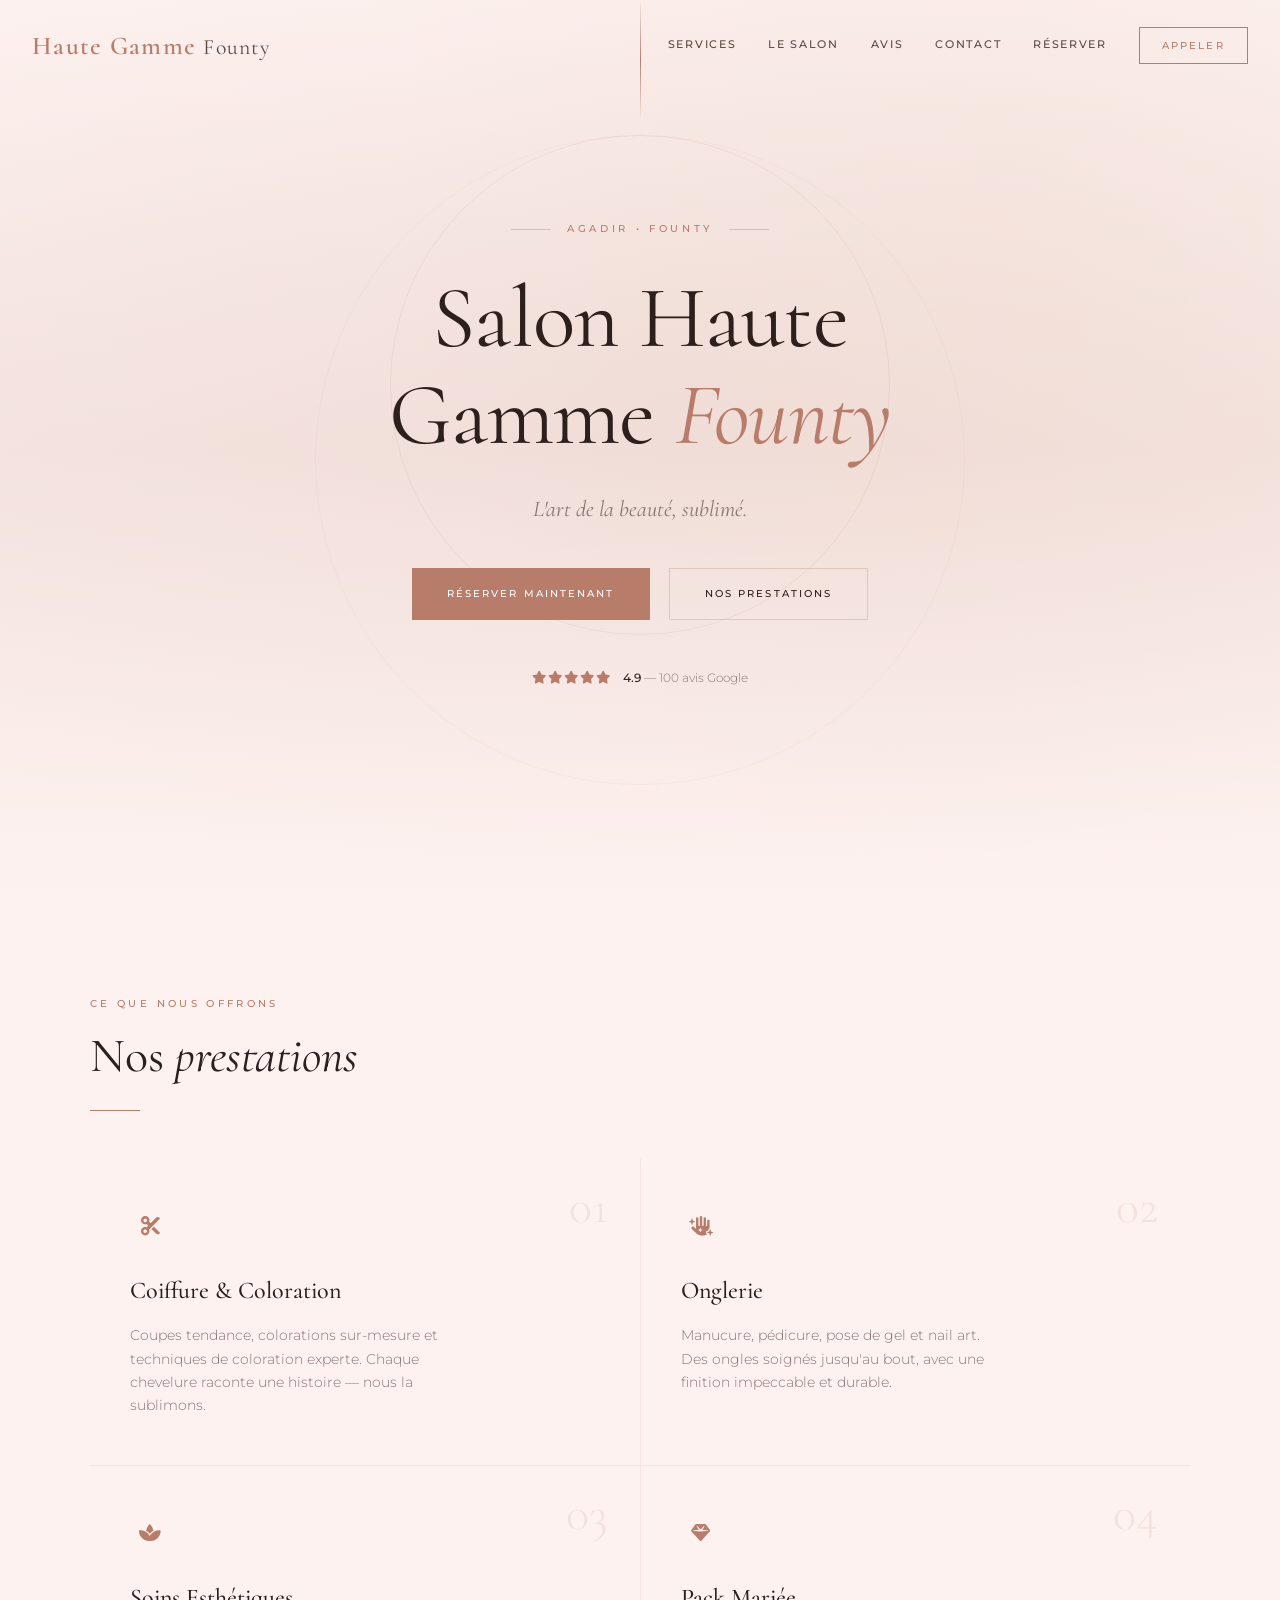
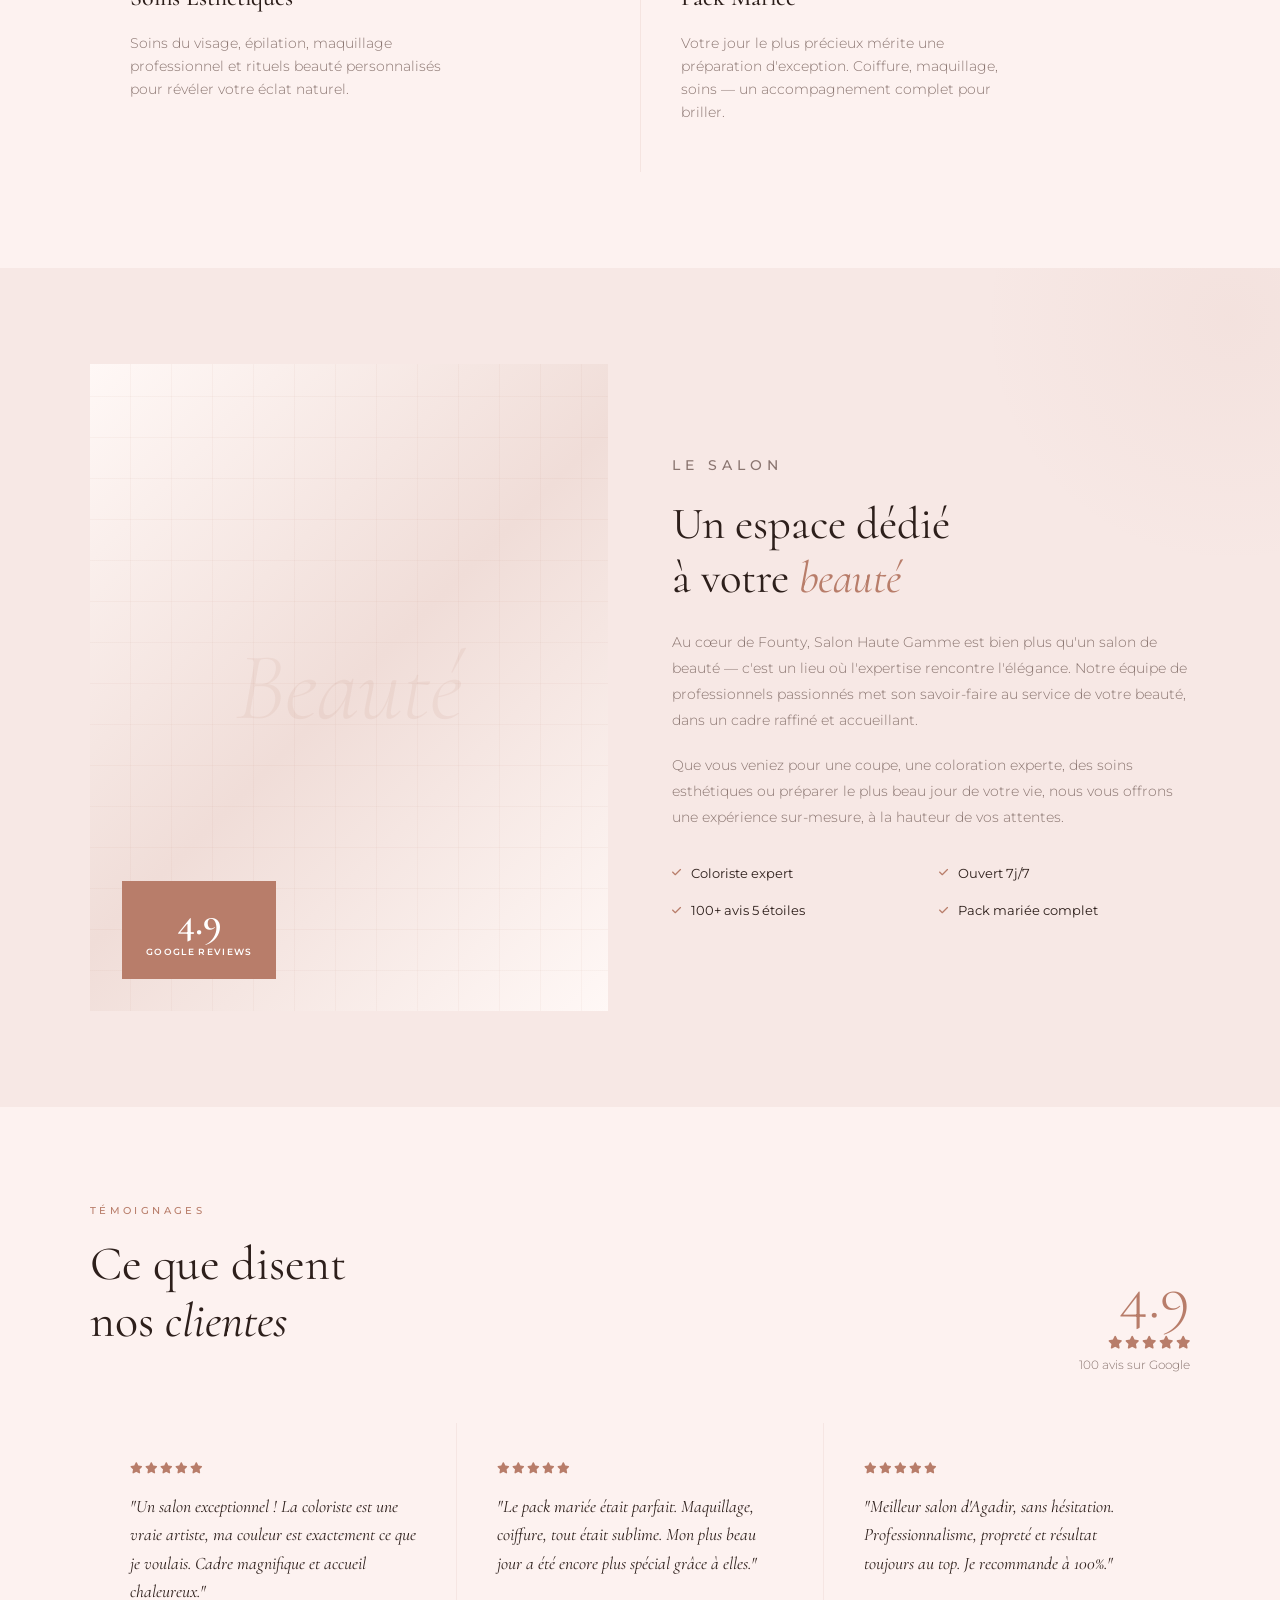
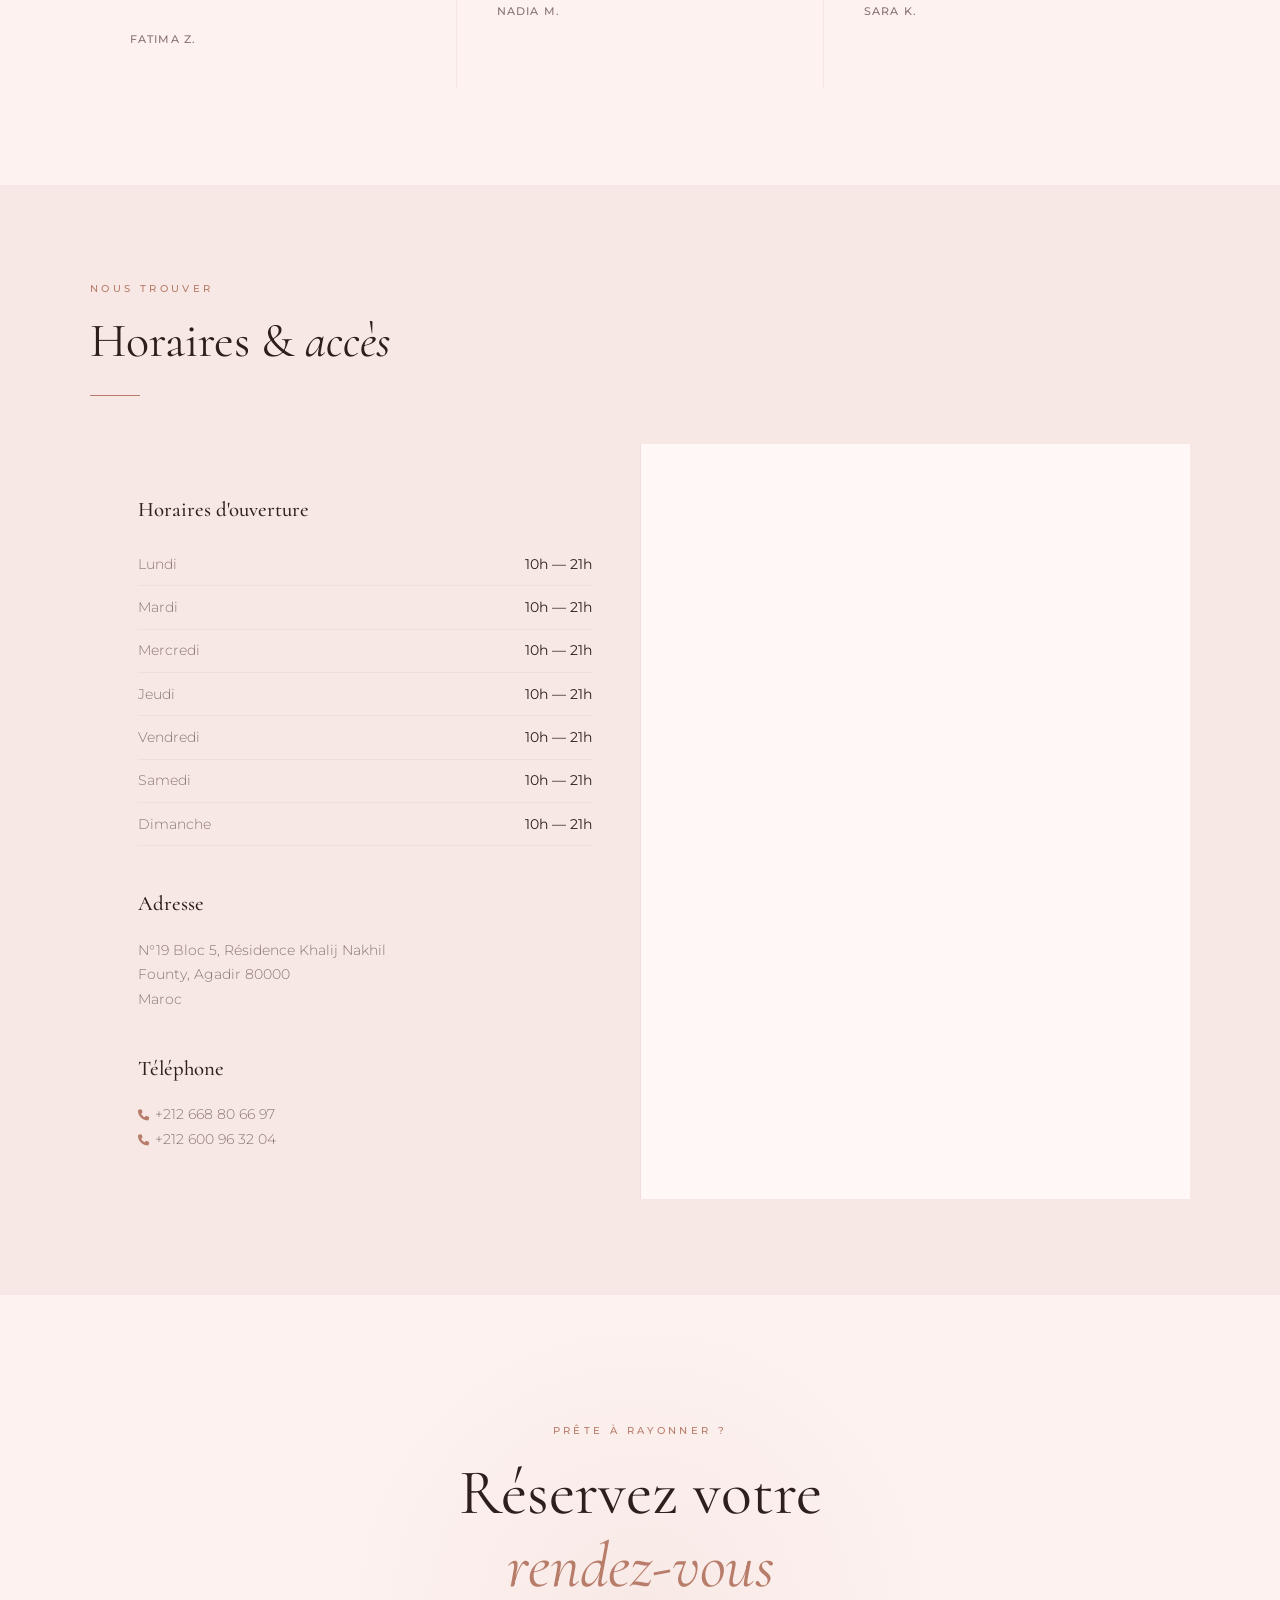
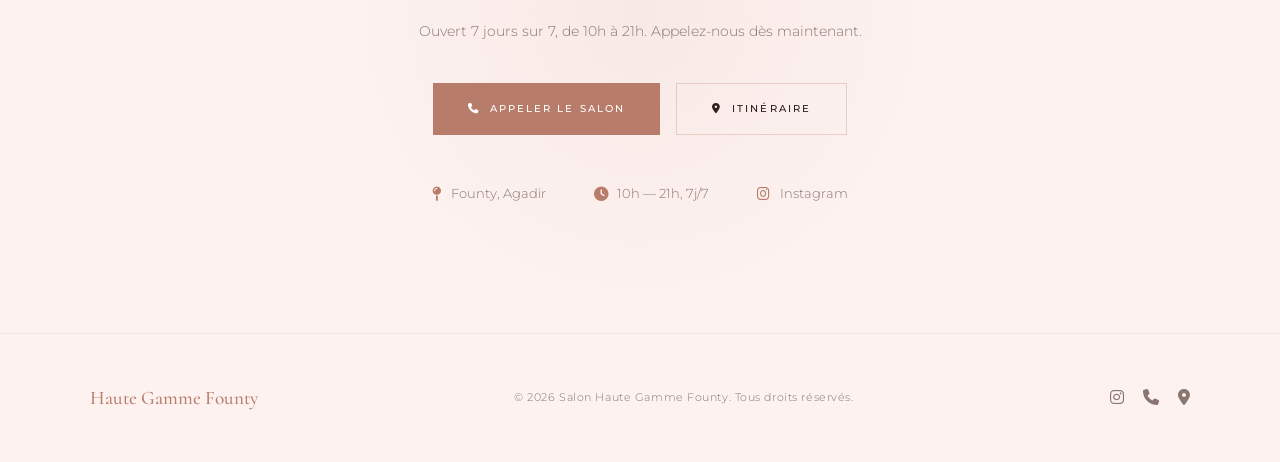
==== index.html @ 3ab089b4 "Initial commit — Salon Haute Gamme Founty Site vitrine + système de réservation en ligne + dashboard" ====
<!DOCTYPE html>
<html lang="fr" dir="ltr">
<head>
    <meta charset="UTF-8">
    <meta name="viewport" content="width=device-width, initial-scale=1.0">
    <title>Salon Haute Gamme Founty — Agadir | Coiffure & Beauté de Luxe</title>
    <meta name="description" content="Salon de beauté haut de gamme à Agadir Founty. Coiffure, coloration experte, onglerie, soins esthétiques et pack mariée. Noté 4.9/5 sur Google.">
    <link rel="canonical" href="https://salon-hautegamme-founty.ma/">
    <meta property="og:title" content="Salon Haute Gamme Founty — Coiffure & Beauté de Luxe à Agadir">
    <meta property="og:description" content="Votre salon de beauté haut de gamme à Agadir Founty. Coiffure, coloration experte, onglerie, soins et pack mariée. 4.9★ sur Google.">
    <meta property="og:type" content="business.business">
    <meta property="og:url" content="https://salon-hautegamme-founty.ma/">
    <meta name="theme-color" content="#FDF2F0">
    <link rel="preconnect" href="https://fonts.googleapis.com">
    <link rel="preconnect" href="https://fonts.gstatic.com" crossorigin>
    <link href="https://fonts.googleapis.com/css2?family=Cormorant:ital,wght@0,400;0,500;0,600;0,700;1,400;1,500&family=Montserrat:wght@300;400;500;600&display=swap" rel="stylesheet">
    <link rel="stylesheet" href="https://cdnjs.cloudflare.com/ajax/libs/font-awesome/6.5.1/css/all.min.css" integrity="sha512-DTOQO9RWCH3ppGqcWaEA1BIZOC6xxalwEsw9c2QQeAIftl+Vegovlnee1c9QX4TctnWMn13TZye+giMm8e2LwA==" crossorigin="anonymous" referrerpolicy="no-referrer">

    <script type="application/ld+json">
    {
        "@context": "https://schema.org",
        "@type": "BeautySalon",
        "name": "Salon Haute Gamme Founty",
        "image": "https://salon-hautegamme-founty.ma/images/salon.jpg",
        "address": {
            "@type": "PostalAddress",
            "streetAddress": "N°19 Bloc 5 Khalij Nakhil, Founty",
            "addressLocality": "Agadir",
            "postalCode": "80000",
            "addressCountry": "MA"
        },
        "telephone": "+212668806697",
        "openingHoursSpecification": {
            "@type": "OpeningHoursSpecification",
            "dayOfWeek": ["Monday","Tuesday","Wednesday","Thursday","Friday","Saturday","Sunday"],
            "opens": "10:00",
            "closes": "21:00"
        },
        "geo": {
            "@type": "GeoCoordinates",
            "latitude": 30.3924,
            "longitude": -9.5988
        },
        "aggregateRating": {
            "@type": "AggregateRating",
            "ratingValue": "4.9",
            "reviewCount": "100"
        },
        "priceRange": "$$",
        "url": "https://salon-hautegamme-founty.ma/"
    }
    </script>

    <style>
        *,*::before,*::after{margin:0;padding:0;box-sizing:border-box}

        :root {
            --noir: #FDF2F0;
            --noir-light: #F7E8E5;
            --noir-card: #FFF8F6;
            --gold: #B87D6A;
            --gold-light: #D4A574;
            --gold-dim: rgba(184,125,106,0.1);
            --cream: #2D1F1B;
            --cream-dark: #3D2E28;
            --text-light: #5C4A42;
            --text-muted: #8A7570;
            --white: #FFFFFF;
            --font-heading: 'Cormorant', Georgia, serif;
            --font-body: 'Montserrat', 'Helvetica Neue', sans-serif;
        }

        html {
            scroll-behavior: smooth;
            -webkit-font-smoothing: antialiased;
            -moz-osx-font-smoothing: grayscale;
        }

        body {
            font-family: var(--font-body);
            background: var(--noir);
            color: var(--text-light);
            font-size: 15px;
            font-weight: 300;
            line-height: 1.7;
            overflow-x: hidden;
        }

        /* ── SCROLLBAR ── */
        ::-webkit-scrollbar { width: 6px; }
        ::-webkit-scrollbar-track { background: var(--noir-light); }
        ::-webkit-scrollbar-thumb { background: var(--gold); border-radius: 3px; }

        /* ── SELECTION ── */
        ::selection { background: var(--gold); color: #fff; }

        /* ── HEADER ── */
        .site-header {
            position: fixed;
            top: 0; left: 0; right: 0;
            z-index: 100;
            padding: 1.5rem 2rem;
            display: flex;
            align-items: center;
            justify-content: space-between;
            transition: all 0.4s cubic-bezier(0.16, 1, 0.3, 1);
        }

        .site-header.scrolled {
            background: rgba(253,242,240,0.95);
            backdrop-filter: blur(12px);
            -webkit-backdrop-filter: blur(12px);
            padding: 0.8rem 2rem;
            border-bottom: 1px solid rgba(184,125,106,0.15);
            box-shadow: 0 2px 20px rgba(45,31,27,0.06);
        }

        .logo {
            font-family: var(--font-heading);
            font-size: 1.6rem;
            font-weight: 600;
            color: var(--gold);
            letter-spacing: 0.05em;
            text-decoration: none;
            cursor: pointer;
        }

        .logo span {
            font-weight: 400;
            color: var(--text-light);
            font-size: 0.85em;
        }

        nav { display: flex; align-items: center; gap: 2rem; }

        nav a {
            font-family: var(--font-body);
            font-size: 0.7rem;
            font-weight: 500;
            letter-spacing: 0.15em;
            text-transform: uppercase;
            color: var(--text-light);
            text-decoration: none;
            position: relative;
            padding-bottom: 2px;
            transition: color 0.3s ease;
            cursor: pointer;
        }

        nav a::after {
            content: '';
            position: absolute;
            bottom: 0; left: 0;
            width: 0;
            height: 1px;
            background: var(--gold);
            transition: width 0.3s ease;
        }

        nav a:hover { color: var(--gold); }
        nav a:hover::after { width: 100%; }

        nav a.nav-cta {
            background: transparent;
            border: 1px solid var(--gold);
            color: var(--gold);
            padding: 0.55rem 1.4rem;
            font-size: 0.65rem;
            letter-spacing: 0.2em;
            text-transform: uppercase;
            cursor: pointer;
            transition: all 0.3s ease;
        }

        nav a.nav-cta::after { display: none; }
        nav a.nav-cta:hover {
            background: var(--gold);
            color: #fff;
        }

        .menu-toggle {
            display: none;
            background: none;
            border: none;
            cursor: pointer;
            padding: 0.5rem;
            z-index: 101;
        }

        .menu-toggle span {
            display: block;
            width: 24px;
            height: 1.5px;
            background: var(--cream);
            margin: 6px 0;
            transition: all 0.3s ease;
        }

        .menu-toggle.active span:nth-child(1) { transform: rotate(45deg) translate(5px, 5px); }
        .menu-toggle.active span:nth-child(2) { opacity: 0; }
        .menu-toggle.active span:nth-child(3) { transform: rotate(-45deg) translate(6px, -6px); }

        /* ── HERO ── */
        .hero {
            position: relative;
            min-height: 100vh;
            display: flex;
            align-items: center;
            justify-content: center;
            text-align: center;
            overflow: hidden;
        }

        .hero-bg {
            position: absolute;
            inset: 0;
            background:
                radial-gradient(ellipse 80% 60% at 50% 40%, rgba(184,125,106,0.08), transparent),
                radial-gradient(ellipse 50% 80% at 80% 20%, rgba(212,165,116,0.06), transparent),
                linear-gradient(180deg, var(--noir) 0%, #F5E5E1 50%, var(--noir) 100%);
        }

        .hero-bg::before {
            content: '';
            position: absolute;
            top: 15%; left: 50%;
            transform: translateX(-50%);
            width: 500px; height: 500px;
            border: 1px solid rgba(184,125,106,0.12);
            border-radius: 50%;
            animation: breathe 8s ease-in-out infinite;
        }

        .hero-bg::after {
            content: '';
            position: absolute;
            top: 15%; left: 50%;
            transform: translateX(-50%);
            width: 650px; height: 650px;
            border: 1px solid rgba(184,125,106,0.06);
            border-radius: 50%;
            animation: breathe 8s ease-in-out infinite 1s;
        }

        @keyframes breathe {
            0%, 100% { transform: translateX(-50%) scale(1); opacity: 1; }
            50% { transform: translateX(-50%) scale(1.05); opacity: 0.5; }
        }

        .hero-line {
            position: absolute;
            top: 0; left: 50%;
            width: 1px;
            height: 120px;
            background: linear-gradient(to bottom, transparent, var(--gold), transparent);
            animation: slideDown 2s ease-out forwards;
        }

        @keyframes slideDown {
            from { opacity: 0; height: 0; }
            to { opacity: 1; height: 120px; }
        }

        .hero-content {
            position: relative;
            z-index: 2;
            max-width: 800px;
            padding: 0 2rem;
        }

        .hero-label {
            font-family: var(--font-body);
            font-size: 0.65rem;
            font-weight: 500;
            letter-spacing: 0.35em;
            text-transform: uppercase;
            color: var(--gold);
            margin-bottom: 2rem;
            display: inline-flex;
            align-items: center;
            gap: 1rem;
        }

        .hero-label::before,
        .hero-label::after {
            content: '';
            width: 40px;
            height: 1px;
            background: var(--gold);
            opacity: 0.4;
        }

        .hero h1 {
            font-family: var(--font-heading);
            font-size: clamp(3rem, 7vw, 5.5rem);
            font-weight: 400;
            color: var(--cream);
            line-height: 1.1;
            margin-bottom: 0.3em;
            letter-spacing: -0.01em;
        }

        .hero h1 em {
            font-style: italic;
            color: var(--gold);
        }

        .hero-tagline {
            font-family: var(--font-heading);
            font-size: clamp(1.1rem, 2.5vw, 1.4rem);
            font-weight: 400;
            font-style: italic;
            color: var(--text-muted);
            margin-bottom: 2.5rem;
        }

        .hero-actions {
            display: flex;
            gap: 1.2rem;
            justify-content: center;
            flex-wrap: wrap;
        }

        .btn {
            display: inline-flex;
            align-items: center;
            gap: 0.6rem;
            font-family: var(--font-body);
            font-size: 0.65rem;
            font-weight: 500;
            letter-spacing: 0.2em;
            text-transform: uppercase;
            text-decoration: none;
            padding: 1rem 2.2rem;
            transition: all 0.35s cubic-bezier(0.16, 1, 0.3, 1);
            cursor: pointer;
            border: none;
        }

        .btn-primary {
            background: var(--gold);
            color: #fff;
        }

        .btn-primary:hover {
            background: var(--gold-light);
            transform: translateY(-2px);
            box-shadow: 0 8px 30px rgba(184,125,106,0.25);
        }

        .btn-outline {
            background: transparent;
            color: var(--cream);
            border: 1px solid rgba(184,125,106,0.3);
        }

        .btn-outline:hover {
            border-color: var(--gold);
            color: var(--gold);
            transform: translateY(-2px);
        }

        .hero-rating {
            margin-top: 3rem;
            display: flex;
            align-items: center;
            justify-content: center;
            gap: 0.8rem;
            font-size: 0.75rem;
            color: var(--text-muted);
        }

        .hero-stars {
            display: flex;
            gap: 2px;
            color: var(--gold);
            font-size: 0.8rem;
        }

        .hero-rating strong {
            color: var(--cream);
            font-weight: 500;
        }

        /* ── SECTION COMMON ── */
        section {
            padding: 6rem 2rem;
        }

        .section-inner {
            max-width: 1100px;
            margin: 0 auto;
        }

        .section-label {
            font-family: var(--font-body);
            font-size: 0.6rem;
            font-weight: 500;
            letter-spacing: 0.35em;
            text-transform: uppercase;
            color: var(--gold);
            margin-bottom: 1rem;
        }

        .section-title {
            font-family: var(--font-heading);
            font-size: clamp(2rem, 4vw, 3rem);
            font-weight: 400;
            color: var(--cream);
            line-height: 1.2;
            margin-bottom: 1.5rem;
        }

        .section-divider {
            width: 50px;
            height: 1px;
            background: var(--gold);
            margin-bottom: 2rem;
        }

        /* ── SERVICES ── */
        .services {
            background: var(--noir);
            position: relative;
        }

        .services-grid {
            display: grid;
            grid-template-columns: repeat(2, 1fr);
            gap: 1px;
            background: rgba(184,125,106,0.12);
            margin-top: 3rem;
        }

        .service-item {
            background: var(--noir);
            padding: 3rem 2.5rem;
            position: relative;
            transition: all 0.5s cubic-bezier(0.16, 1, 0.3, 1);
        }

        .service-item::before {
            content: '';
            position: absolute;
            top: 0; left: 0;
            width: 100%; height: 100%;
            background: linear-gradient(135deg, var(--gold-dim), transparent);
            opacity: 0;
            transition: opacity 0.5s ease;
        }

        .service-item:hover::before { opacity: 1; }

        .service-item:hover {
            transform: scale(1.01);
            z-index: 2;
        }

        .service-number {
            font-family: var(--font-heading);
            font-size: 3rem;
            font-weight: 300;
            color: rgba(184,125,106,0.15);
            position: absolute;
            top: 1.5rem; right: 2rem;
            line-height: 1;
        }

        .service-icon {
            width: 40px;
            height: 40px;
            display: flex;
            align-items: center;
            justify-content: center;
            margin-bottom: 1.5rem;
            color: var(--gold);
            font-size: 1.2rem;
        }

        .service-item h3 {
            font-family: var(--font-heading);
            font-size: 1.5rem;
            font-weight: 500;
            color: var(--cream);
            margin-bottom: 0.8rem;
            position: relative;
        }

        .service-item p {
            font-size: 0.85rem;
            color: var(--text-muted);
            line-height: 1.7;
            position: relative;
            max-width: 320px;
        }

        /* ── ABOUT ── */
        .about {
            background: var(--noir-light);
            position: relative;
            overflow: hidden;
        }

        .about::before {
            content: '';
            position: absolute;
            top: -200px; right: -200px;
            width: 500px; height: 500px;
            border-radius: 50%;
            background: radial-gradient(circle, rgba(184,125,106,0.06), transparent 70%);
        }

        .about-grid {
            display: grid;
            grid-template-columns: 1fr 1fr;
            gap: 4rem;
            align-items: center;
        }

        .about-visual {
            position: relative;
            aspect-ratio: 4/5;
            background: linear-gradient(135deg, var(--noir-card) 0%, #F0DDD8 50%, var(--noir-card) 100%);
            overflow: hidden;
        }

        .about-visual::before {
            content: '';
            position: absolute;
            inset: 0;
            background:
                repeating-linear-gradient(
                    0deg,
                    transparent,
                    transparent 40px,
                    rgba(184,125,106,0.06) 40px,
                    rgba(184,125,106,0.06) 41px
                ),
                repeating-linear-gradient(
                    90deg,
                    transparent,
                    transparent 40px,
                    rgba(184,125,106,0.06) 40px,
                    rgba(184,125,106,0.06) 41px
                );
        }

        .about-visual-text {
            position: absolute;
            top: 50%; left: 50%;
            transform: translate(-50%, -50%);
            font-family: var(--font-heading);
            font-size: 6rem;
            font-weight: 300;
            font-style: italic;
            color: rgba(184,125,106,0.1);
            white-space: nowrap;
            user-select: none;
        }

        .about-visual-badge {
            position: absolute;
            bottom: 2rem; left: 2rem;
            background: var(--gold);
            color: #fff;
            padding: 1.2rem 1.5rem;
            text-align: center;
        }

        .about-visual-badge .number {
            font-family: var(--font-heading);
            font-size: 2.5rem;
            font-weight: 600;
            line-height: 1;
            display: block;
        }

        .about-visual-badge .label {
            font-size: 0.55rem;
            font-weight: 600;
            letter-spacing: 0.15em;
            text-transform: uppercase;
            display: block;
            margin-top: 0.3rem;
        }

        .about-text h2 {
            font-family: var(--font-heading);
            font-size: clamp(2rem, 3.5vw, 2.8rem);
            font-weight: 400;
            color: var(--cream);
            line-height: 1.2;
            margin-bottom: 1.5rem;
        }

        .about-text h2 em {
            font-style: italic;
            color: var(--gold);
        }

        .about-text p {
            margin-bottom: 1.2rem;
            color: var(--text-muted);
            font-size: 0.9rem;
            line-height: 1.8;
        }

        .about-features {
            display: grid;
            grid-template-columns: 1fr 1fr;
            gap: 1rem;
            margin-top: 2rem;
        }

        .about-feature {
            display: flex;
            align-items: center;
            gap: 0.6rem;
            font-size: 0.8rem;
            color: var(--cream);
            font-weight: 400;
        }

        .about-feature i {
            color: var(--gold);
            font-size: 0.65rem;
        }

        /* ── REVIEWS ── */
        .reviews {
            background: var(--noir);
        }

        .reviews-header {
            display: flex;
            align-items: flex-end;
            justify-content: space-between;
            margin-bottom: 3rem;
        }

        .reviews-score {
            text-align: right;
        }

        .reviews-score .big-number {
            font-family: var(--font-heading);
            font-size: 4rem;
            font-weight: 300;
            color: var(--gold);
            line-height: 1;
        }

        .reviews-score .stars {
            display: flex;
            gap: 3px;
            justify-content: flex-end;
            color: var(--gold);
            font-size: 0.8rem;
            margin: 0.5rem 0 0.3rem;
        }

        .reviews-score .count {
            font-size: 0.75rem;
            color: var(--text-muted);
        }

        .reviews-grid {
            display: grid;
            grid-template-columns: repeat(3, 1fr);
            gap: 1px;
            background: rgba(184,125,106,0.1);
        }

        .review-card {
            background: var(--noir);
            padding: 2.5rem;
        }

        .review-stars {
            display: flex;
            gap: 2px;
            color: var(--gold);
            font-size: 0.7rem;
            margin-bottom: 1.2rem;
        }

        .review-text {
            font-family: var(--font-heading);
            font-size: 1.1rem;
            font-weight: 400;
            font-style: italic;
            color: var(--cream);
            line-height: 1.6;
            margin-bottom: 1.5rem;
        }

        .review-author {
            font-size: 0.7rem;
            font-weight: 500;
            letter-spacing: 0.1em;
            text-transform: uppercase;
            color: var(--text-muted);
        }

        /* ── HOURS & LOCATION ── */
        .location {
            background: var(--noir-light);
        }

        .location-grid {
            display: grid;
            grid-template-columns: 1fr 1fr;
            gap: 1px;
            background: rgba(184,125,106,0.1);
            margin-top: 3rem;
        }

        .location-info {
            background: var(--noir-light);
            padding: 3rem;
        }

        .location-map {
            background: var(--noir-card);
            min-height: 400px;
        }

        .location-map iframe {
            width: 100%;
            height: 100%;
            min-height: 400px;
            border: none;
            filter: grayscale(0.3) contrast(1);
            transition: filter 0.5s ease;
        }

        .location-map iframe:hover {
            filter: grayscale(0) contrast(1);
        }

        .info-block {
            margin-bottom: 2.5rem;
        }

        .info-block:last-child { margin-bottom: 0; }

        .info-block h3 {
            font-family: var(--font-heading);
            font-size: 1.3rem;
            font-weight: 500;
            color: var(--cream);
            margin-bottom: 1rem;
        }

        .info-block p, .info-block a {
            font-size: 0.85rem;
            color: var(--text-muted);
            text-decoration: none;
            line-height: 1.8;
            transition: color 0.3s ease;
        }

        .info-block a:hover { color: var(--gold); }

        .info-phone-icon {
            font-size: 0.7rem;
            color: var(--gold);
            margin-right: 0.4rem;
        }

        .hours-list {
            list-style: none;
        }

        .hours-list li {
            display: flex;
            justify-content: space-between;
            padding: 0.6rem 0;
            border-bottom: 1px solid rgba(184,125,106,0.1);
            font-size: 0.85rem;
        }

        .hours-list li .day { color: var(--text-muted); }
        .hours-list li .time { color: var(--cream); font-weight: 400; }

        /* ── CONTACT / CTA ── */
        .cta-section {
            background: var(--noir);
            text-align: center;
            padding: 8rem 2rem;
            position: relative;
            overflow: hidden;
        }

        .cta-section::before {
            content: '';
            position: absolute;
            top: 50%; left: 50%;
            transform: translate(-50%, -50%);
            width: 600px; height: 600px;
            border-radius: 50%;
            background: radial-gradient(circle, rgba(184,125,106,0.08), transparent 70%);
        }

        .cta-section h2 {
            font-family: var(--font-heading);
            font-size: clamp(2.5rem, 5vw, 4rem);
            font-weight: 400;
            color: var(--cream);
            line-height: 1.15;
            margin-bottom: 1rem;
            position: relative;
        }

        .cta-section h2 em {
            font-style: italic;
            color: var(--gold);
        }

        .cta-subtitle {
            font-size: 0.9rem;
            color: var(--text-muted);
            margin-bottom: 2.5rem;
            position: relative;
        }

        .cta-actions {
            display: flex;
            gap: 1rem;
            justify-content: center;
            flex-wrap: wrap;
            position: relative;
        }

        .cta-contact-info {
            margin-top: 3rem;
            display: flex;
            justify-content: center;
            gap: 3rem;
            flex-wrap: wrap;
            position: relative;
        }

        .cta-contact-item {
            display: flex;
            align-items: center;
            gap: 0.6rem;
            font-size: 0.8rem;
            color: var(--text-muted);
        }

        .cta-contact-item i { color: var(--gold); font-size: 0.9rem; }
        .cta-contact-item a {
            color: var(--text-muted);
            text-decoration: none;
            transition: color 0.3s ease;
        }
        .cta-contact-item a:hover { color: var(--gold); }

        /* ── FOOTER ── */
        footer {
            background: var(--noir);
            border-top: 1px solid rgba(184,125,106,0.1);
            padding: 3rem 2rem;
        }

        .footer-inner {
            max-width: 1100px;
            margin: 0 auto;
            display: flex;
            align-items: center;
            justify-content: space-between;
            flex-wrap: wrap;
            gap: 1.5rem;
        }

        .footer-brand {
            font-family: var(--font-heading);
            font-size: 1.2rem;
            font-weight: 500;
            color: var(--gold);
        }

        .footer-copy {
            font-size: 0.7rem;
            color: var(--text-muted);
            letter-spacing: 0.05em;
        }

        .footer-social {
            display: flex;
            gap: 1.2rem;
        }

        .footer-social a {
            color: var(--text-muted);
            font-size: 1rem;
            transition: color 0.3s ease;
            cursor: pointer;
        }

        .footer-social a:hover { color: var(--gold); }

        /* ── FOCUS STATES ── */
        a:focus-visible,
        button:focus-visible {
            outline: 2px solid var(--gold);
            outline-offset: 3px;
        }

        .btn:focus-visible {
            outline: 2px solid var(--gold);
            outline-offset: 3px;
        }

        /* ── NOSCRIPT ── */

        /* ── ANIMATIONS ── */
        .fade-in {
            opacity: 0;
            transform: translateY(30px);
            transition: opacity 0.8s cubic-bezier(0.16, 1, 0.3, 1),
                        transform 0.8s cubic-bezier(0.16, 1, 0.3, 1);
        }

        .fade-in.visible {
            opacity: 1;
            transform: translateY(0);
        }

        .fade-in-delay-1 { transition-delay: 0.1s; }
        .fade-in-delay-2 { transition-delay: 0.2s; }
        .fade-in-delay-3 { transition-delay: 0.3s; }
        .fade-in-delay-4 { transition-delay: 0.4s; }

        @media (prefers-reduced-motion: reduce) {
            .fade-in {
                opacity: 1;
                transform: none;
                transition: none;
            }
            .hero-bg::before, .hero-bg::after { animation: none; }
            .hero-line { animation: none; opacity: 1; height: 120px; }
            html { scroll-behavior: auto; }
        }

        /* ── MOBILE ── */
        @media (max-width: 900px) {
            .services-grid { grid-template-columns: 1fr; }
            .about-grid { grid-template-columns: 1fr; gap: 2.5rem; }
            .about-visual { max-height: 350px; }
            .reviews-grid { grid-template-columns: 1fr; }
            .reviews-header { flex-direction: column; align-items: flex-start; gap: 1.5rem; }
            .reviews-score { text-align: left; }
            .reviews-score .stars { justify-content: flex-start; }
            .location-grid { grid-template-columns: 1fr; }
        }

        @media (max-width: 768px) {
            nav {
                display: none;
                position: fixed;
                top: 0; left: 0; right: 0; bottom: 0;
                background: rgba(253,242,240,0.98);
                flex-direction: column;
                align-items: center;
                justify-content: center;
                gap: 2.5rem;
                z-index: 100;
            }

            nav.open { display: flex; }

            nav a { font-size: 0.85rem; letter-spacing: 0.25em; }

            .menu-toggle { display: block; z-index: 101; }

            section { padding: 4rem 1.5rem; }

            .hero h1 { font-size: clamp(2.4rem, 8vw, 3.5rem); }

            .about-features { grid-template-columns: 1fr; }

            .service-item { padding: 2rem 1.8rem; }

            .review-card { padding: 2rem; }

            .location-info { padding: 2rem; }

            .cta-section { padding: 5rem 1.5rem; }

            .cta-contact-info { flex-direction: column; align-items: center; gap: 1rem; }

            .footer-inner {
                flex-direction: column;
                text-align: center;
            }
        }

        @media (max-width: 480px) {
            .hero-actions { flex-direction: column; align-items: center; }
            .btn { width: 100%; justify-content: center; max-width: 280px; }
        }
    </style>
</head>
<body>

    <!-- HEADER -->
    <header class="site-header" role="banner">
        <a href="#" class="logo" aria-label="Salon Haute Gamme Founty - Accueil">Haute Gamme <span>Founty</span></a>
        <button class="menu-toggle" aria-label="Ouvrir le menu" aria-expanded="false">
            <span></span><span></span><span></span>
        </button>
        <nav role="navigation" aria-label="Navigation principale">
            <a href="#services">Services</a>
            <a href="#about">Le Salon</a>
            <a href="#avis">Avis</a>
            <a href="#contact">Contact</a>
            <a href="reservation.html">Réserver</a>
            <a href="tel:+212668806697" class="nav-cta">Appeler</a>
        </nav>
    </header>

    <main>
        <!-- HERO -->
        <section class="hero" id="accueil">
            <div class="hero-bg" aria-hidden="true"></div>
            <div class="hero-line" aria-hidden="true"></div>
            <div class="hero-content">
                <p class="hero-label fade-in">Agadir &bull; Founty</p>
                <h1 class="fade-in fade-in-delay-1">Salon Haute<br>Gamme <em>Founty</em></h1>
                <p class="hero-tagline fade-in fade-in-delay-2">L'art de la beauté, sublimé.</p>
                <div class="hero-actions fade-in fade-in-delay-3">
                    <a href="reservation.html" class="btn btn-primary">
                        Réserver maintenant
                    </a>
                    <a href="#services" class="btn btn-outline">
                        Nos prestations
                    </a>
                </div>
                <div class="hero-rating fade-in fade-in-delay-4">
                    <div class="hero-stars" aria-hidden="true">
                        <i class="fas fa-star"></i>
                        <i class="fas fa-star"></i>
                        <i class="fas fa-star"></i>
                        <i class="fas fa-star"></i>
                        <i class="fas fa-star"></i>
                    </div>
                    <span><strong>4.9</strong> &mdash; 100 avis Google</span>
                </div>
            </div>
        </section>

        <!-- SERVICES -->
        <section class="services" id="services">
            <div class="section-inner">
                <p class="section-label fade-in">Ce que nous offrons</p>
                <h2 class="section-title fade-in fade-in-delay-1">Nos <em>prestations</em></h2>
                <div class="section-divider fade-in fade-in-delay-2"></div>

                <div class="services-grid">
                    <article class="service-item fade-in">
                        <span class="service-number" aria-hidden="true">01</span>
                        <div class="service-icon" aria-hidden="true"><i class="fas fa-scissors"></i></div>
                        <h3>Coiffure & Coloration</h3>
                        <p>Coupes tendance, colorations sur-mesure et techniques de coloration experte. Chaque chevelure raconte une histoire — nous la sublimons.</p>
                    </article>
                    <article class="service-item fade-in fade-in-delay-1">
                        <span class="service-number" aria-hidden="true">02</span>
                        <div class="service-icon" aria-hidden="true"><i class="fas fa-hand-sparkles"></i></div>
                        <h3>Onglerie</h3>
                        <p>Manucure, pédicure, pose de gel et nail art. Des ongles soignés jusqu'au bout, avec une finition impeccable et durable.</p>
                    </article>
                    <article class="service-item fade-in fade-in-delay-2">
                        <span class="service-number" aria-hidden="true">03</span>
                        <div class="service-icon" aria-hidden="true"><i class="fas fa-spa"></i></div>
                        <h3>Soins Esthétiques</h3>
                        <p>Soins du visage, épilation, maquillage professionnel et rituels beauté personnalisés pour révéler votre éclat naturel.</p>
                    </article>
                    <article class="service-item fade-in fade-in-delay-3">
                        <span class="service-number" aria-hidden="true">04</span>
                        <div class="service-icon" aria-hidden="true"><i class="fas fa-gem"></i></div>
                        <h3>Pack Mariée</h3>
                        <p>Votre jour le plus précieux mérite une préparation d'exception. Coiffure, maquillage, soins — un accompagnement complet pour briller.</p>
                    </article>
                </div>
            </div>
        </section>

        <!-- ABOUT -->
        <section class="about" id="about">
            <div class="section-inner">
                <div class="about-grid">
                    <div class="about-visual fade-in" aria-hidden="true">
                        <span class="about-visual-text">Beauté</span>
                        <div class="about-visual-badge">
                            <span class="number">4.9</span>
                            <span class="label">Google Reviews</span>
                        </div>
                    </div>
                    <div class="about-text">
                        <p class="section-label fade-in">Le Salon</p>
                        <h2 class="fade-in fade-in-delay-1">Un espace dédié<br>à votre <em>beauté</em></h2>
                        <p class="fade-in fade-in-delay-2">Au cœur de Founty, Salon Haute Gamme est bien plus qu'un salon de beauté — c'est un lieu où l'expertise rencontre l'élégance. Notre équipe de professionnels passionnés met son savoir-faire au service de votre beauté, dans un cadre raffiné et accueillant.</p>
                        <p class="fade-in fade-in-delay-3">Que vous veniez pour une coupe, une coloration experte, des soins esthétiques ou préparer le plus beau jour de votre vie, nous vous offrons une expérience sur-mesure, à la hauteur de vos attentes.</p>

                        <div class="about-features fade-in fade-in-delay-4">
                            <div class="about-feature">
                                <i class="fas fa-check" aria-hidden="true"></i>
                                <span>Coloriste expert</span>
                            </div>
                            <div class="about-feature">
                                <i class="fas fa-check" aria-hidden="true"></i>
                                <span>Ouvert 7j/7</span>
                            </div>
                            <div class="about-feature">
                                <i class="fas fa-check" aria-hidden="true"></i>
                                <span>100+ avis 5 étoiles</span>
                            </div>
                            <div class="about-feature">
                                <i class="fas fa-check" aria-hidden="true"></i>
                                <span>Pack mariée complet</span>
                            </div>
                        </div>
                    </div>
                </div>
            </div>
        </section>

        <!-- REVIEWS -->
        <section class="reviews" id="avis">
            <div class="section-inner">
                <div class="reviews-header">
                    <div>
                        <p class="section-label fade-in">Témoignages</p>
                        <h2 class="section-title fade-in fade-in-delay-1">Ce que disent<br>nos <em>clientes</em></h2>
                    </div>
                    <div class="reviews-score fade-in">
                        <span class="big-number">4.9</span>
                        <div class="stars" role="img" aria-label="4.9 étoiles sur 5">
                            <i class="fas fa-star"></i>
                            <i class="fas fa-star"></i>
                            <i class="fas fa-star"></i>
                            <i class="fas fa-star"></i>
                            <i class="fas fa-star"></i>
                        </div>
                        <p class="count">100 avis sur Google</p>
                    </div>
                </div>

                <div class="reviews-grid">
                    <div class="review-card fade-in">
                        <div class="review-stars" aria-hidden="true">
                            <i class="fas fa-star"></i><i class="fas fa-star"></i><i class="fas fa-star"></i><i class="fas fa-star"></i><i class="fas fa-star"></i>
                        </div>
                        <p class="review-text">"Un salon exceptionnel ! La coloriste est une vraie artiste, ma couleur est exactement ce que je voulais. Cadre magnifique et accueil chaleureux."</p>
                        <p class="review-author">Fatima Z.</p>
                    </div>
                    <div class="review-card fade-in fade-in-delay-1">
                        <div class="review-stars" aria-hidden="true">
                            <i class="fas fa-star"></i><i class="fas fa-star"></i><i class="fas fa-star"></i><i class="fas fa-star"></i><i class="fas fa-star"></i>
                        </div>
                        <p class="review-text">"Le pack mariée était parfait. Maquillage, coiffure, tout était sublime. Mon plus beau jour a été encore plus spécial grâce à elles."</p>
                        <p class="review-author">Nadia M.</p>
                    </div>
                    <div class="review-card fade-in fade-in-delay-2">
                        <div class="review-stars" aria-hidden="true">
                            <i class="fas fa-star"></i><i class="fas fa-star"></i><i class="fas fa-star"></i><i class="fas fa-star"></i><i class="fas fa-star"></i>
                        </div>
                        <p class="review-text">"Meilleur salon d'Agadir, sans hésitation. Professionnalisme, propreté et résultat toujours au top. Je recommande à 100%."</p>
                        <p class="review-author">Sara K.</p>
                    </div>
                </div>
            </div>
        </section>

        <!-- LOCATION -->
        <section class="location" id="contact">
            <div class="section-inner">
                <p class="section-label fade-in">Nous trouver</p>
                <h2 class="section-title fade-in fade-in-delay-1">Horaires & <em>accès</em></h2>
                <div class="section-divider fade-in fade-in-delay-2"></div>

                <div class="location-grid">
                    <div class="location-info fade-in">
                        <div class="info-block">
                            <h3>Horaires d'ouverture</h3>
                            <ul class="hours-list">
                                <li><span class="day">Lundi</span><span class="time">10h — 21h</span></li>
                                <li><span class="day">Mardi</span><span class="time">10h — 21h</span></li>
                                <li><span class="day">Mercredi</span><span class="time">10h — 21h</span></li>
                                <li><span class="day">Jeudi</span><span class="time">10h — 21h</span></li>
                                <li><span class="day">Vendredi</span><span class="time">10h — 21h</span></li>
                                <li><span class="day">Samedi</span><span class="time">10h — 21h</span></li>
                                <li><span class="day">Dimanche</span><span class="time">10h — 21h</span></li>
                            </ul>
                        </div>
                        <div class="info-block">
                            <h3>Adresse</h3>
                            <p>N°19 Bloc 5, Résidence Khalij Nakhil<br>Founty, Agadir 80000<br>Maroc</p>
                        </div>
                        <div class="info-block">
                            <h3>Téléphone</h3>
                            <p>
                                <a href="tel:+212668806697"><i class="fas fa-phone info-phone-icon" aria-hidden="true"></i>+212 668 80 66 97</a><br>
                                <a href="tel:+212600963204"><i class="fas fa-phone info-phone-icon" aria-hidden="true"></i>+212 600 96 32 04</a>
                            </p>
                        </div>
                    </div>
                    <div class="location-map fade-in fade-in-delay-1">
                        <iframe
                            src="https://www.google.com/maps/embed?pb=!1m18!1m12!1m3!1d3441.5!2d-9.5988!3d30.3924!2m3!1f0!2f0!3f0!3m2!1i1024!2i768!4f13.1!3m3!1m2!1s0x0%3A0x0!2zMzDCsDIzJzMyLjYiTiA5wrAzNSc1NS43Ilc!5e0!3m2!1sfr!2sma!4v1"
                            allowfullscreen=""
                            loading="lazy"
                            referrerpolicy="no-referrer-when-downgrade"
                            title="Localisation Salon Haute Gamme Founty sur Google Maps"
                            aria-label="Carte Google Maps montrant l'emplacement du salon à Agadir Founty">
                        </iframe>
                    </div>
                </div>
            </div>
        </section>

        <!-- CTA -->
        <section class="cta-section" id="reservation">
            <p class="section-label fade-in">Prête à rayonner ?</p>
            <h2 class="fade-in fade-in-delay-1">Réservez votre<br><em>rendez-vous</em></h2>
            <p class="cta-subtitle fade-in fade-in-delay-2">Ouvert 7 jours sur 7, de 10h à 21h. Appelez-nous dès maintenant.</p>
            <div class="cta-actions fade-in fade-in-delay-3">
                <a href="tel:+212668806697" class="btn btn-primary">
                    <i class="fas fa-phone" aria-hidden="true"></i> Appeler le salon
                </a>
                <a href="https://maps.google.com/?q=Salon+Haute+Gamme+Founty+Agadir" target="_blank" rel="noopener noreferrer" class="btn btn-outline">
                    <i class="fas fa-location-dot" aria-hidden="true"></i> Itinéraire
                </a>
            </div>
            <div class="cta-contact-info fade-in fade-in-delay-4">
                <div class="cta-contact-item">
                    <i class="fas fa-map-pin" aria-hidden="true"></i>
                    <span>Founty, Agadir</span>
                </div>
                <div class="cta-contact-item">
                    <i class="fas fa-clock" aria-hidden="true"></i>
                    <span>10h — 21h, 7j/7</span>
                </div>
                <div class="cta-contact-item">
                    <i class="fab fa-instagram" aria-hidden="true"></i>
                    <a href="https://www.instagram.com/" target="_blank" rel="noopener noreferrer">Instagram</a>
                </div>
            </div>
        </section>
    </main>

    <!-- FOOTER -->
    <footer role="contentinfo">
        <div class="footer-inner">
            <span class="footer-brand">Haute Gamme Founty</span>
            <p class="footer-copy">&copy; 2026 Salon Haute Gamme Founty. Tous droits réservés.</p>
            <div class="footer-social">
                <a href="https://www.instagram.com/" target="_blank" rel="noopener noreferrer" aria-label="Instagram">
                    <i class="fab fa-instagram"></i>
                </a>
                <a href="tel:+212668806697" aria-label="Téléphone">
                    <i class="fas fa-phone"></i>
                </a>
                <a href="https://maps.google.com/?q=Salon+Haute+Gamme+Founty+Agadir" target="_blank" rel="noopener noreferrer" aria-label="Google Maps">
                    <i class="fas fa-map-marker-alt"></i>
                </a>
            </div>
        </div>
    </footer>

    <script>
        // ── Intersection Observer for fade-in animations
        (function() {
            var observer = new IntersectionObserver(function(entries) {
                entries.forEach(function(entry) {
                    if (entry.isIntersecting) {
                        entry.target.classList.add('visible');
                    }
                });
            }, { threshold: 0.1, rootMargin: '0px 0px -40px 0px' });

            document.querySelectorAll('.fade-in').forEach(function(el) {
                observer.observe(el);
            });
        })();

        // ── Sticky header scroll effect
        (function() {
            var header = document.querySelector('.site-header');
            var scrollThreshold = 80;

            window.addEventListener('scroll', function() {
                if (window.scrollY > scrollThreshold) {
                    header.classList.add('scrolled');
                } else {
                    header.classList.remove('scrolled');
                }
            }, { passive: true });
        })();

        // ── Mobile menu toggle
        (function() {
            var toggle = document.querySelector('.menu-toggle');
            var nav = document.querySelector('nav');

            toggle.addEventListener('click', function() {
                var isOpen = nav.classList.toggle('open');
                toggle.classList.toggle('active');
                toggle.setAttribute('aria-expanded', isOpen);
                toggle.setAttribute('aria-label', isOpen ? 'Fermer le menu' : 'Ouvrir le menu');
                document.body.style.overflow = isOpen ? 'hidden' : '';
            });

            nav.querySelectorAll('a').forEach(function(link) {
                link.addEventListener('click', function() {
                    nav.classList.remove('open');
                    toggle.classList.remove('active');
                    toggle.setAttribute('aria-expanded', 'false');
                    document.body.style.overflow = '';
                });
            });
        })();
    </script>
    <noscript><style>.fade-in{opacity:1;transform:none;}</style></noscript>
</body>
</html>
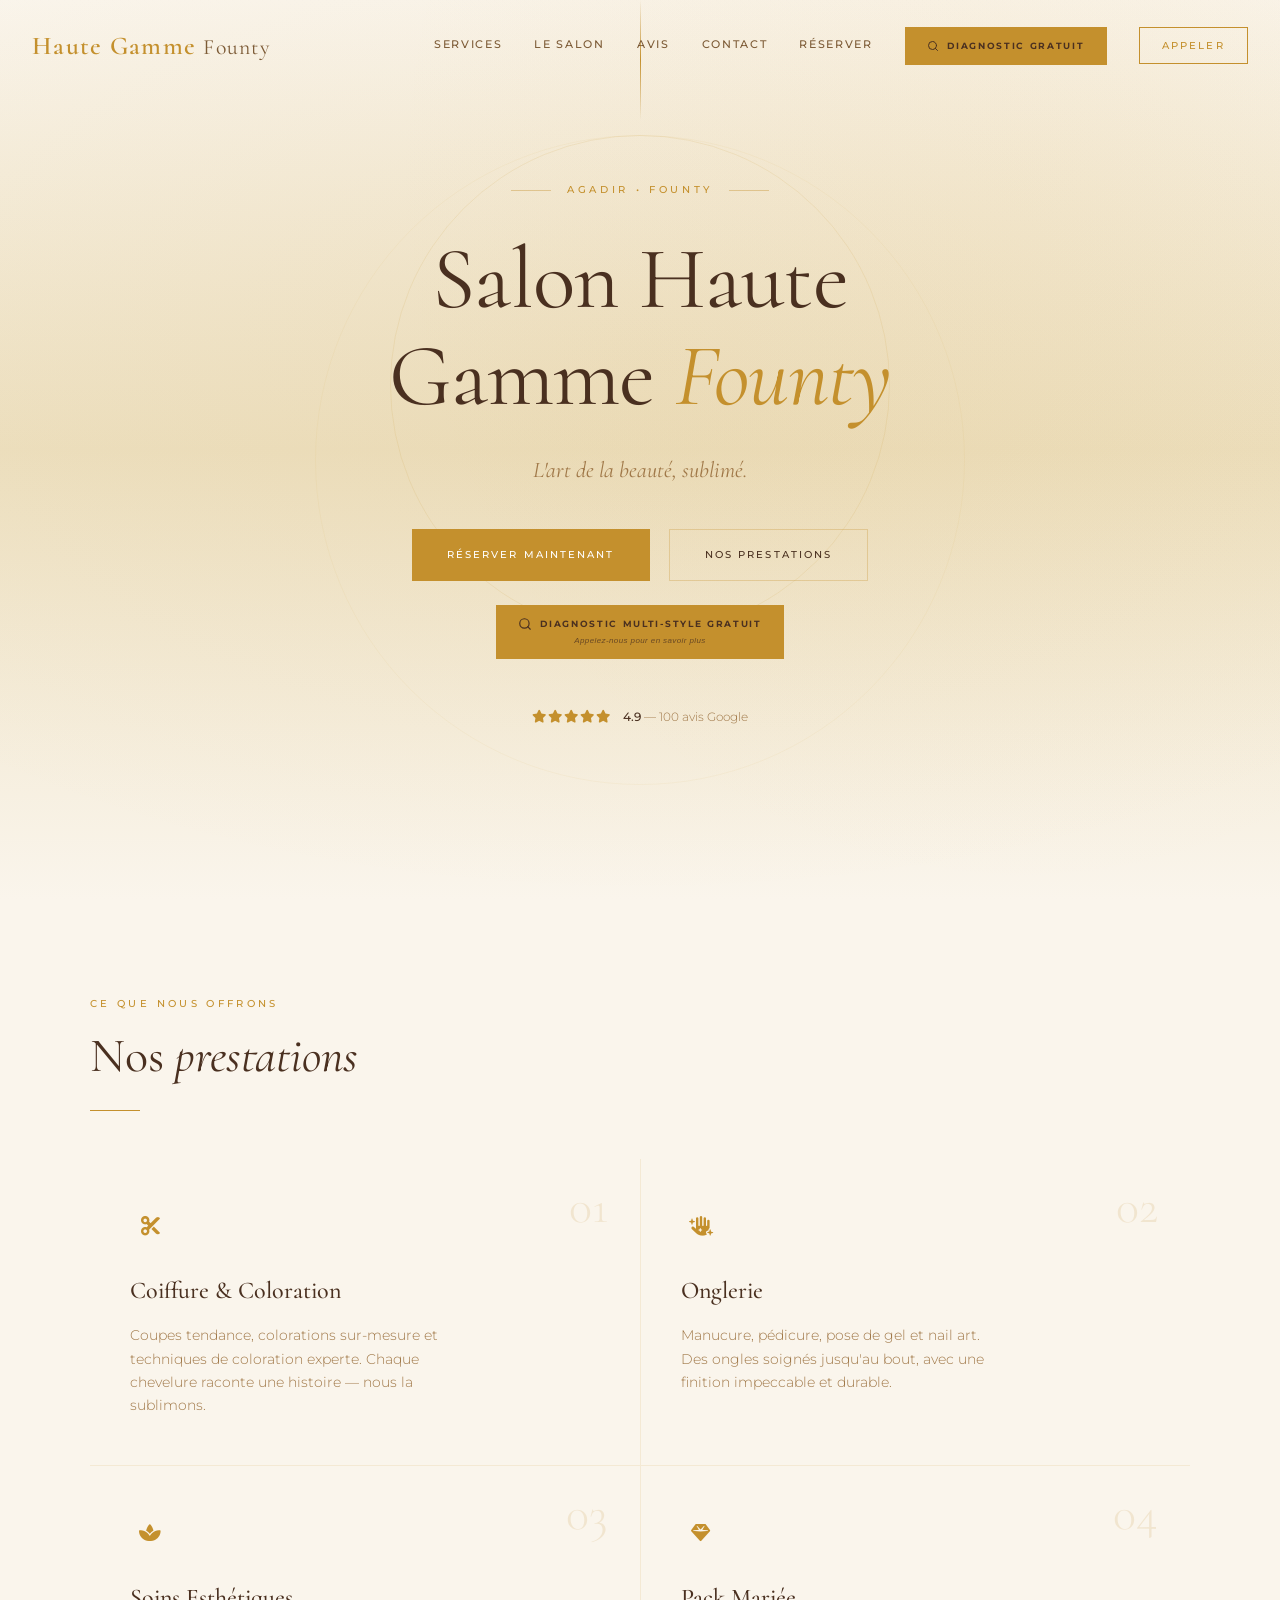
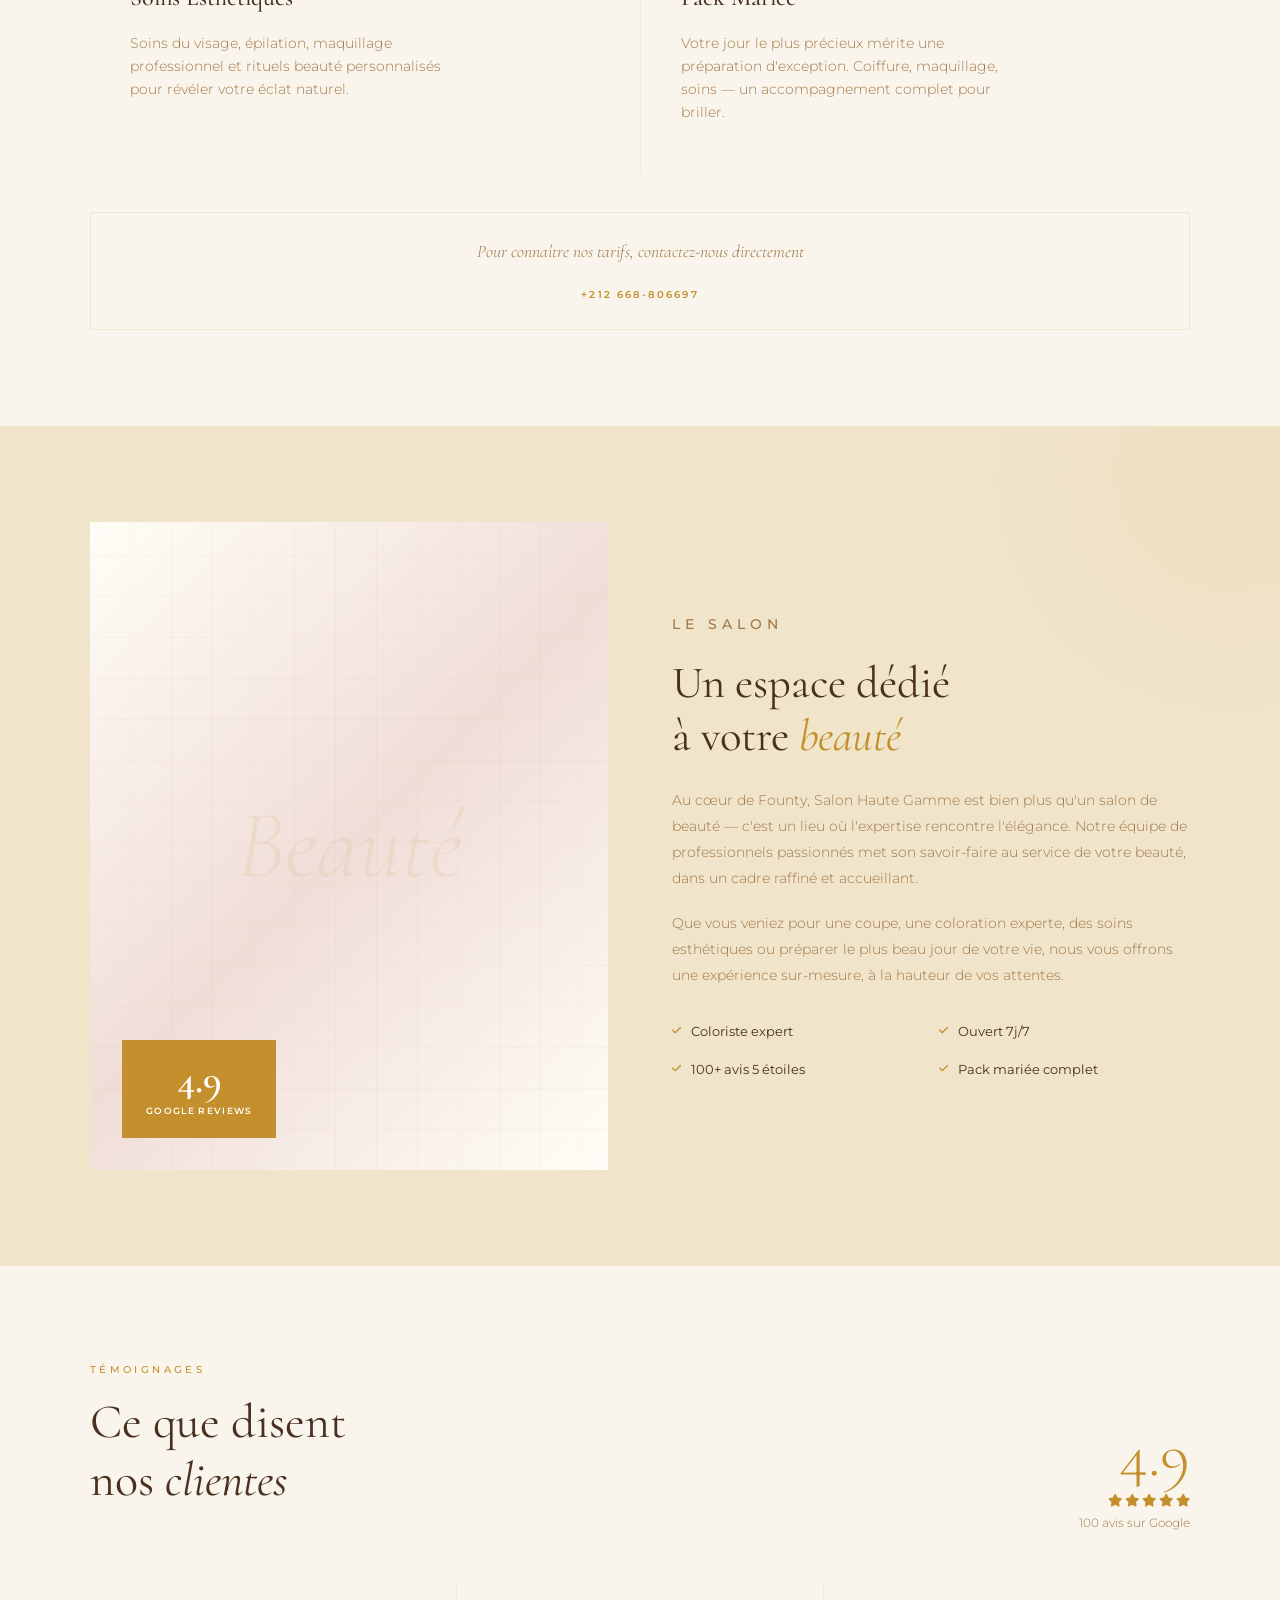
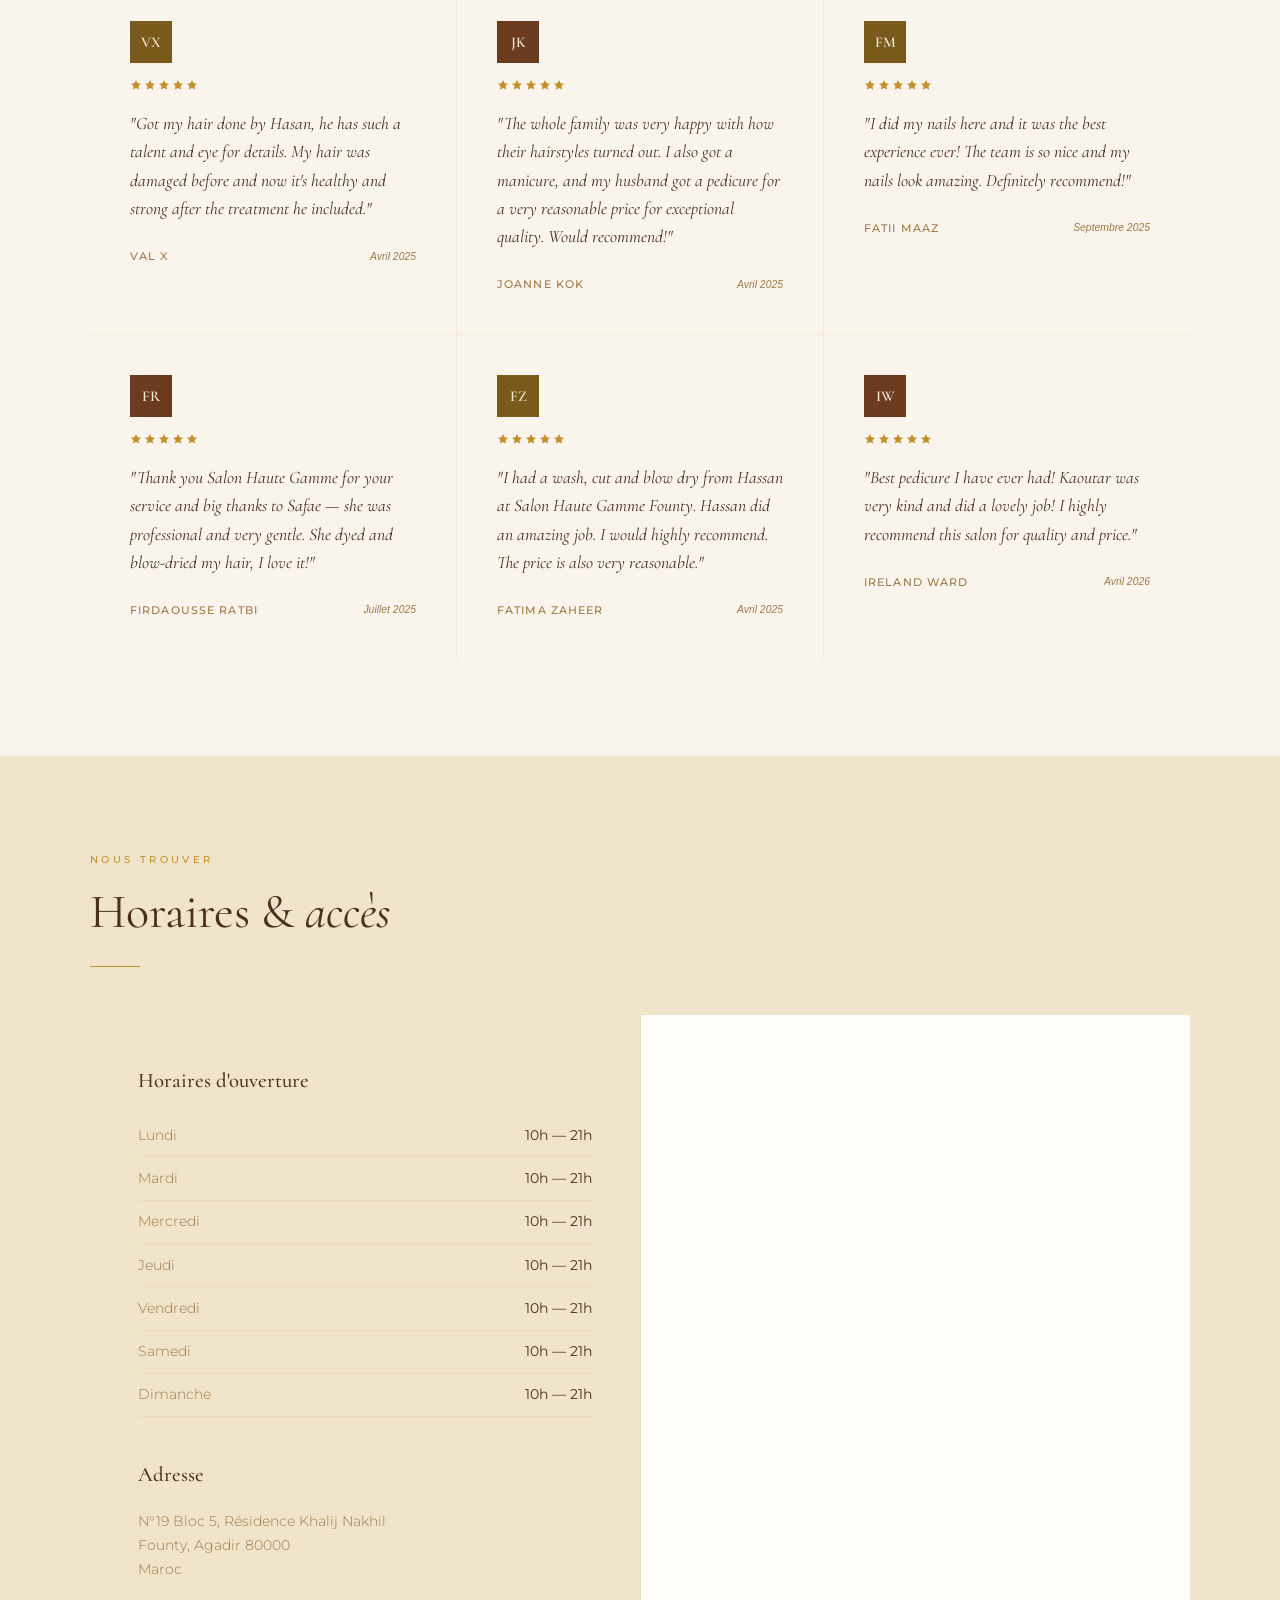
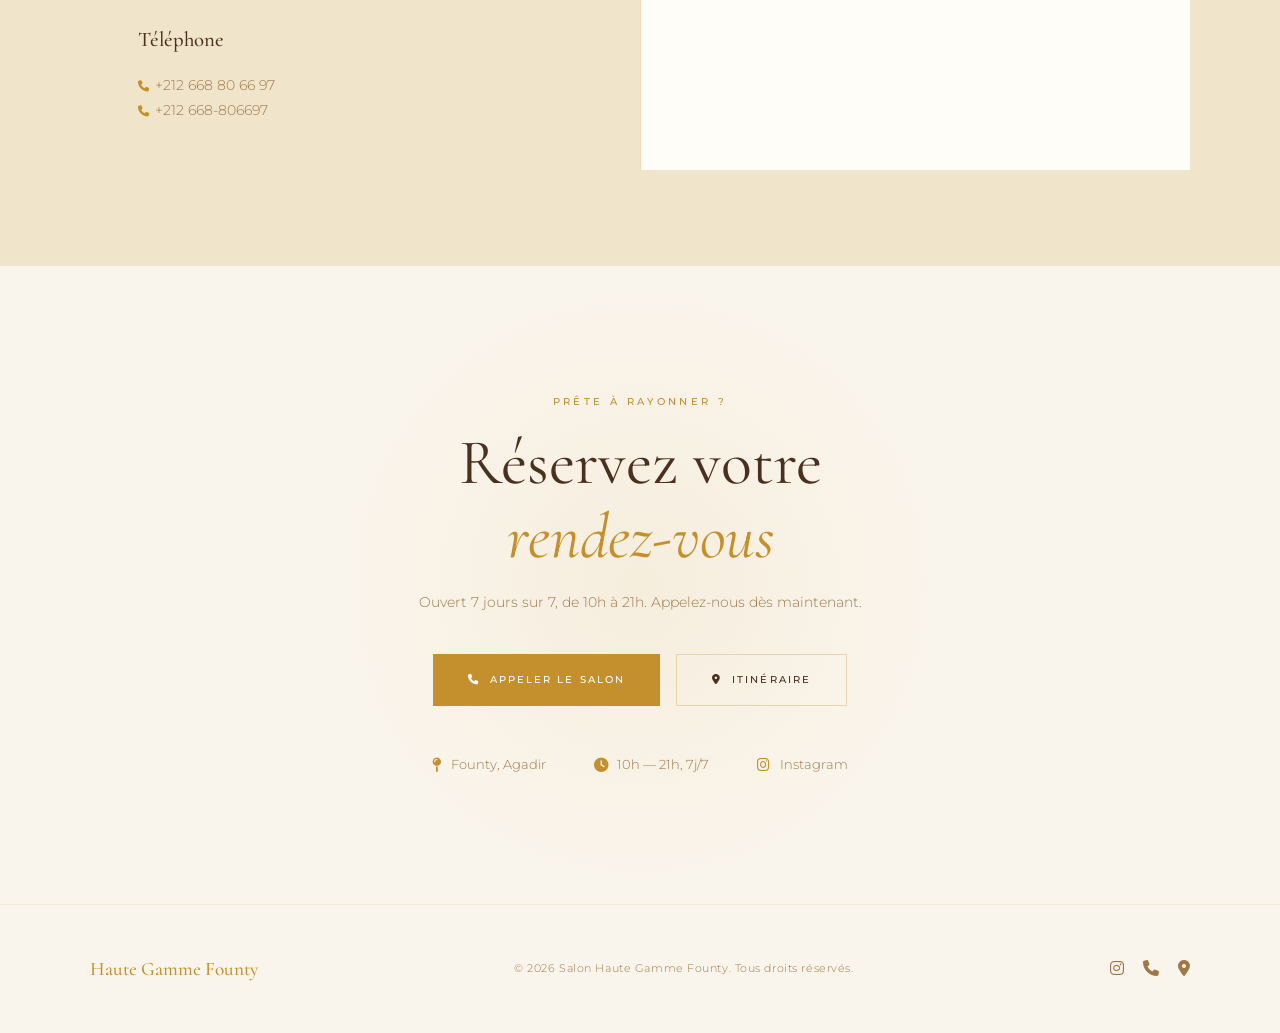
==== commit c75c48c9: "Palette champagne, vrais avis Google, fixes tel & couleurs - Palette Champagne & Or Ambré (thème cla" ====
--- a/index.html
+++ b/index.html
@@ -10,7 +10,7 @@
     <meta property="og:description" content="Votre salon de beauté haut de gamme à Agadir Founty. Coiffure, coloration experte, onglerie, soins et pack mariée. 4.9★ sur Google.">
     <meta property="og:type" content="business.business">
     <meta property="og:url" content="https://salon-hautegamme-founty.ma/">
-    <meta name="theme-color" content="#FDF2F0">
+    <meta name="theme-color" content="#FAF5EC">
     <link rel="preconnect" href="https://fonts.googleapis.com">
     <link rel="preconnect" href="https://fonts.gstatic.com" crossorigin>
     <link href="https://fonts.googleapis.com/css2?family=Cormorant:ital,wght@0,400;0,500;0,600;0,700;1,400;1,500&family=Montserrat:wght@300;400;500;600&display=swap" rel="stylesheet">
@@ -54,17 +54,25 @@
     <style>
         *,*::before,*::after{margin:0;padding:0;box-sizing:border-box}
 
+        /* === PALETTE FOUNTY — Champagne & Or Ambré ===
+           Thème clair premium. Fond champagne (#FAF5EC→#FFFDF7).
+           Or ambré #C4902D/#E0B356 — miel poli, bijoux.
+           Espresso #4A3020 — texte principal, contraste WCAG AA > 7:1.
+           Caramel doré #C08B35 — accent secondaire.
+           ====================================== */
         :root {
-            --noir: #FDF2F0;
-            --noir-light: #F7E8E5;
-            --noir-card: #FFF8F6;
-            --gold: #B87D6A;
-            --gold-light: #D4A574;
-            --gold-dim: rgba(184,125,106,0.1);
-            --cream: #2D1F1B;
-            --cream-dark: #3D2E28;
-            --text-light: #5C4A42;
-            --text-muted: #8A7570;
+            --noir: #FAF5EC;
+            --noir-light: #F0E4CA;
+            --noir-card: #FFFDF7;
+            --gold: #C4902D;
+            --gold-light: #E0B356;
+            --gold-dim: rgba(196,144,45,0.10);
+            --cream: #4A3020;
+            --cream-dark: #3A2418;
+            --text-light: #7C5A35;
+            --text-muted: #A07848;
+            --wood: #C08B35;
+            --wood-dark: #8B5C1E;
             --white: #FFFFFF;
             --font-heading: 'Cormorant', Georgia, serif;
             --font-body: 'Montserrat', 'Helvetica Neue', sans-serif;
@@ -107,12 +115,12 @@
         }
 
         .site-header.scrolled {
-            background: rgba(253,242,240,0.95);
+            background: rgba(250,245,236,0.95);
             backdrop-filter: blur(12px);
             -webkit-backdrop-filter: blur(12px);
             padding: 0.8rem 2rem;
-            border-bottom: 1px solid rgba(184,125,106,0.15);
-            box-shadow: 0 2px 20px rgba(45,31,27,0.06);
+            border-bottom: 1px solid rgba(196,144,45,0.15);
+            box-shadow: 0 2px 20px rgba(0,0,0,0.15);
         }
 
         .logo {
@@ -215,9 +223,9 @@
             position: absolute;
             inset: 0;
             background:
-                radial-gradient(ellipse 80% 60% at 50% 40%, rgba(184,125,106,0.08), transparent),
-                radial-gradient(ellipse 50% 80% at 80% 20%, rgba(212,165,116,0.06), transparent),
-                linear-gradient(180deg, var(--noir) 0%, #F5E5E1 50%, var(--noir) 100%);
+                radial-gradient(ellipse 80% 60% at 50% 40%, rgba(196,144,45,0.08), transparent),
+                radial-gradient(ellipse 50% 80% at 80% 20%, rgba(224,179,86,0.06), transparent),
+                linear-gradient(180deg, var(--noir) 0%, #EDE0C0 50%, var(--noir) 100%);
         }
 
         .hero-bg::before {
@@ -226,7 +234,7 @@
             top: 15%; left: 50%;
             transform: translateX(-50%);
             width: 500px; height: 500px;
-            border: 1px solid rgba(184,125,106,0.12);
+            border: 1px solid rgba(196,144,45,0.12);
             border-radius: 50%;
             animation: breathe 8s ease-in-out infinite;
         }
@@ -237,7 +245,7 @@
             top: 15%; left: 50%;
             transform: translateX(-50%);
             width: 650px; height: 650px;
-            border: 1px solid rgba(184,125,106,0.06);
+            border: 1px solid rgba(196,144,45,0.06);
             border-radius: 50%;
             animation: breathe 8s ease-in-out infinite 1s;
         }
@@ -345,13 +353,13 @@
         .btn-primary:hover {
             background: var(--gold-light);
             transform: translateY(-2px);
-            box-shadow: 0 8px 30px rgba(184,125,106,0.25);
+            box-shadow: 0 8px 30px rgba(196,144,45,0.25);
         }
 
         .btn-outline {
             background: transparent;
             color: var(--cream);
-            border: 1px solid rgba(184,125,106,0.3);
+            border: 1px solid rgba(196,144,45,0.3);
         }
 
         .btn-outline:hover {
@@ -428,7 +436,7 @@
             display: grid;
             grid-template-columns: repeat(2, 1fr);
             gap: 1px;
-            background: rgba(184,125,106,0.12);
+            background: rgba(196,144,45,0.12);
             margin-top: 3rem;
         }
 
@@ -460,7 +468,7 @@
             font-family: var(--font-heading);
             font-size: 3rem;
             font-weight: 300;
-            color: rgba(184,125,106,0.15);
+            color: rgba(196,144,45,0.15);
             position: absolute;
             top: 1.5rem; right: 2rem;
             line-height: 1;
@@ -507,7 +515,7 @@
             top: -200px; right: -200px;
             width: 500px; height: 500px;
             border-radius: 50%;
-            background: radial-gradient(circle, rgba(184,125,106,0.06), transparent 70%);
+            background: radial-gradient(circle, rgba(196,144,45,0.06), transparent 70%);
         }
 
         .about-grid {
@@ -533,15 +541,15 @@
                     0deg,
                     transparent,
                     transparent 40px,
-                    rgba(184,125,106,0.06) 40px,
-                    rgba(184,125,106,0.06) 41px
+                    rgba(196,144,45,0.06) 40px,
+                    rgba(196,144,45,0.06) 41px
                 ),
                 repeating-linear-gradient(
                     90deg,
                     transparent,
                     transparent 40px,
-                    rgba(184,125,106,0.06) 40px,
-                    rgba(184,125,106,0.06) 41px
+                    rgba(196,144,45,0.06) 40px,
+                    rgba(196,144,45,0.06) 41px
                 );
         }
 
@@ -553,7 +561,7 @@
             font-size: 6rem;
             font-weight: 300;
             font-style: italic;
-            color: rgba(184,125,106,0.1);
+            color: rgba(196,144,45,0.1);
             white-space: nowrap;
             user-select: none;
         }
@@ -668,7 +676,7 @@
             display: grid;
             grid-template-columns: repeat(3, 1fr);
             gap: 1px;
-            background: rgba(184,125,106,0.1);
+            background: rgba(196,144,45,0.1);
         }
 
         .review-card {
@@ -711,7 +719,7 @@
             display: grid;
             grid-template-columns: 1fr 1fr;
             gap: 1px;
-            background: rgba(184,125,106,0.1);
+            background: rgba(196,144,45,0.1);
             margin-top: 3rem;
         }
 
@@ -776,7 +784,7 @@
             display: flex;
             justify-content: space-between;
             padding: 0.6rem 0;
-            border-bottom: 1px solid rgba(184,125,106,0.1);
+            border-bottom: 1px solid rgba(196,144,45,0.1);
             font-size: 0.85rem;
         }
 
@@ -799,7 +807,7 @@
             transform: translate(-50%, -50%);
             width: 600px; height: 600px;
             border-radius: 50%;
-            background: radial-gradient(circle, rgba(184,125,106,0.08), transparent 70%);
+            background: radial-gradient(circle, rgba(196,144,45,0.08), transparent 70%);
         }
 
         .cta-section h2 {
@@ -860,7 +868,7 @@
         /* ── FOOTER ── */
         footer {
             background: var(--noir);
-            border-top: 1px solid rgba(184,125,106,0.1);
+            border-top: 1px solid rgba(196,144,45,0.1);
             padding: 3rem 2rem;
         }
 
@@ -961,7 +969,7 @@
                 display: none;
                 position: fixed;
                 top: 0; left: 0; right: 0; bottom: 0;
-                background: rgba(253,242,240,0.98);
+                background: rgba(250,245,236,0.98);
                 flex-direction: column;
                 align-items: center;
                 justify-content: center;
@@ -1001,6 +1009,106 @@
             .hero-actions { flex-direction: column; align-items: center; }
             .btn { width: 100%; justify-content: center; max-width: 280px; }
         }
+
+        /* ── REVIEW AVATAR ── */
+        .review-avatar {
+            width: 42px;
+            height: 42px;
+            margin-bottom: 1rem;
+        }
+
+        .review-author-row {
+            display: flex;
+            align-items: center;
+            justify-content: space-between;
+            gap: 0.5rem;
+        }
+
+        .review-date {
+            font-size: 0.65rem;
+            color: var(--text-muted);
+            font-style: italic;
+        }
+
+        /* ── BOUTON DIAGNOSTIC ── */
+        @keyframes diagPulse {
+            0%, 100% { box-shadow: 0 0 0 0 rgba(196,144,45,0.5); }
+            50% { box-shadow: 0 0 18px 8px rgba(196,144,45,0.15); }
+        }
+
+        .btn-diagnostic {
+            display: inline-flex;
+            flex-direction: column;
+            align-items: center;
+            text-decoration: none;
+            background: var(--gold);
+            color: var(--cream);
+            padding: 0.7rem 1.4rem;
+            transition: all 0.3s ease;
+            animation: diagPulse 3s ease-in-out infinite;
+            cursor: pointer;
+            border: none;
+        }
+
+        .btn-diagnostic:hover {
+            background: var(--gold-light);
+            transform: translateY(-2px);
+            animation: none;
+            box-shadow: 0 6px 24px rgba(196,144,45,0.35);
+        }
+
+        .btn-diagnostic-main {
+            font-family: var(--font-body);
+            font-size: 0.58rem;
+            font-weight: 700;
+            letter-spacing: 0.18em;
+            text-transform: uppercase;
+            display: flex;
+            align-items: center;
+            gap: 0.5rem;
+        }
+
+        .btn-diagnostic-sub {
+            font-family: var(--font-body);
+            font-size: 0.5rem;
+            font-style: italic;
+            font-weight: 300;
+            letter-spacing: 0.05em;
+            opacity: 0.75;
+            margin-top: 0.15rem;
+        }
+
+        .btn-diagnostic-nav { display: none; flex-direction: column !important; }
+
+        .hero-diagnostic { margin-top: 1.5rem; }
+
+        .diag-float-bar {
+            display: none;
+            position: fixed;
+            bottom: 0; left: 0; right: 0;
+            z-index: 90;
+            background: var(--gold);
+            padding: 0.9rem 1.5rem;
+            text-align: center;
+            animation: diagPulse 3s ease-in-out infinite;
+        }
+
+        .diag-float-bar a {
+            display: flex;
+            align-items: center;
+            justify-content: center;
+            gap: 0.6rem;
+            font-family: var(--font-body);
+            font-size: 0.6rem;
+            font-weight: 700;
+            letter-spacing: 0.18em;
+            text-transform: uppercase;
+            color: var(--cream);
+            text-decoration: none;
+        }
+
+        @media (min-width: 769px) { .btn-diagnostic-nav { display: inline-flex; } }
+        @media (max-width: 768px) { .hero-diagnostic { display: none; } .diag-float-bar { display: block; } }
     </style>
 </head>
 <body>
@@ -1017,6 +1125,12 @@
             <a href="#avis">Avis</a>
             <a href="#contact">Contact</a>
             <a href="reservation.html">Réserver</a>
+            <a href="tel:+212668806697" class="btn-diagnostic btn-diagnostic-nav" aria-label="Diagnostic multi-style gratuit" style="text-decoration:none">
+                <span class="btn-diagnostic-main">
+                    <svg width="12" height="12" viewBox="0 0 24 24" fill="none" stroke="currentColor" stroke-width="2" stroke-linecap="round" stroke-linejoin="round"><circle cx="11" cy="11" r="8"/><line x1="21" y1="21" x2="16.65" y2="16.65"/></svg>
+                    DIAGNOSTIC GRATUIT
+                </span>
+            </a>
             <a href="tel:+212668806697" class="nav-cta">Appeler</a>
         </nav>
     </header>
@@ -1038,7 +1152,16 @@
                         Nos prestations
                     </a>
                 </div>
-                <div class="hero-rating fade-in fade-in-delay-4">
+                <div class="hero-diagnostic fade-in fade-in-delay-4">
+                    <a href="tel:+212668806697" class="btn-diagnostic">
+                        <span class="btn-diagnostic-main">
+                            <svg width="14" height="14" viewBox="0 0 24 24" fill="none" stroke="currentColor" stroke-width="2" stroke-linecap="round" stroke-linejoin="round"><circle cx="11" cy="11" r="8"/><line x1="21" y1="21" x2="16.65" y2="16.65"/></svg>
+                            DIAGNOSTIC MULTI-STYLE GRATUIT
+                        </span>
+                        <span class="btn-diagnostic-sub">Appelez-nous pour en savoir plus</span>
+                    </a>
+                </div>
+                <div class="hero-rating fade-in">
                     <div class="hero-stars" aria-hidden="true">
                         <i class="fas fa-star"></i>
                         <i class="fas fa-star"></i>
@@ -1084,6 +1207,10 @@
                         <p>Votre jour le plus précieux mérite une préparation d'exception. Coiffure, maquillage, soins — un accompagnement complet pour briller.</p>
                     </article>
                 </div>
+                <div class="tarifs-contact fade-in" style="margin-top:2.5rem;padding:1.5rem 2rem;border:1px solid rgba(196,144,45,0.15);text-align:center;">
+                    <p style="font-family:var(--font-heading);font-style:italic;font-size:1.1rem;color:var(--text-muted);margin-bottom:0.8rem">Pour connaître nos tarifs, contactez-nous directement</p>
+                    <a href="tel:+212668806697" style="font-family:var(--font-body);font-size:0.65rem;font-weight:600;letter-spacing:0.2em;text-transform:uppercase;color:var(--gold);text-decoration:none;">+212 668-806697</a>
+                </div>
             </div>
         </section>
 
@@ -1150,25 +1277,70 @@
 
                 <div class="reviews-grid">
                     <div class="review-card fade-in">
-                        <div class="review-stars" aria-hidden="true">
-                            <i class="fas fa-star"></i><i class="fas fa-star"></i><i class="fas fa-star"></i><i class="fas fa-star"></i><i class="fas fa-star"></i>
-                        </div>
-                        <p class="review-text">"Un salon exceptionnel ! La coloriste est une vraie artiste, ma couleur est exactement ce que je voulais. Cadre magnifique et accueil chaleureux."</p>
-                        <p class="review-author">Fatima Z.</p>
+                        <div class="review-avatar">
+                            <svg width="42" height="42" viewBox="0 0 42 42"><rect width="42" height="42" fill="#7A5A1A"/><text x="21" y="21" dominant-baseline="central" text-anchor="middle" fill="#F2E8D5" font-family="Cormorant,serif" font-size="15" font-weight="600">VX</text></svg>
+                        </div>
+                        <div class="review-stars" aria-hidden="true"><svg width="12" height="12" viewBox="0 0 24 24" fill="#C4902D"><polygon points="12 2 15.09 8.26 22 9.27 17 14.14 18.18 21.02 12 17.77 5.82 21.02 7 14.14 2 9.27 8.91 8.26 12 2"/></svg><svg width="12" height="12" viewBox="0 0 24 24" fill="#C4902D"><polygon points="12 2 15.09 8.26 22 9.27 17 14.14 18.18 21.02 12 17.77 5.82 21.02 7 14.14 2 9.27 8.91 8.26 12 2"/></svg><svg width="12" height="12" viewBox="0 0 24 24" fill="#C4902D"><polygon points="12 2 15.09 8.26 22 9.27 17 14.14 18.18 21.02 12 17.77 5.82 21.02 7 14.14 2 9.27 8.91 8.26 12 2"/></svg><svg width="12" height="12" viewBox="0 0 24 24" fill="#C4902D"><polygon points="12 2 15.09 8.26 22 9.27 17 14.14 18.18 21.02 12 17.77 5.82 21.02 7 14.14 2 9.27 8.91 8.26 12 2"/></svg><svg width="12" height="12" viewBox="0 0 24 24" fill="#C4902D"><polygon points="12 2 15.09 8.26 22 9.27 17 14.14 18.18 21.02 12 17.77 5.82 21.02 7 14.14 2 9.27 8.91 8.26 12 2"/></svg></div>
+                        <p class="review-text">"Got my hair done by Hasan, he has such a talent and eye for details. My hair was damaged before and now it's healthy and strong after the treatment he included."</p>
+                        <div class="review-author-row">
+                            <span class="review-author">Val X</span>
+                            <span class="review-date">Avril 2025</span>
+                        </div>
                     </div>
                     <div class="review-card fade-in fade-in-delay-1">
-                        <div class="review-stars" aria-hidden="true">
-                            <i class="fas fa-star"></i><i class="fas fa-star"></i><i class="fas fa-star"></i><i class="fas fa-star"></i><i class="fas fa-star"></i>
-                        </div>
-                        <p class="review-text">"Le pack mariée était parfait. Maquillage, coiffure, tout était sublime. Mon plus beau jour a été encore plus spécial grâce à elles."</p>
-                        <p class="review-author">Nadia M.</p>
+                        <div class="review-avatar">
+                            <svg width="42" height="42" viewBox="0 0 42 42"><rect width="42" height="42" fill="#6B3A1F"/><text x="21" y="21" dominant-baseline="central" text-anchor="middle" fill="#F2E8D5" font-family="Cormorant,serif" font-size="15" font-weight="600">JK</text></svg>
+                        </div>
+                        <div class="review-stars" aria-hidden="true"><svg width="12" height="12" viewBox="0 0 24 24" fill="#C4902D"><polygon points="12 2 15.09 8.26 22 9.27 17 14.14 18.18 21.02 12 17.77 5.82 21.02 7 14.14 2 9.27 8.91 8.26 12 2"/></svg><svg width="12" height="12" viewBox="0 0 24 24" fill="#C4902D"><polygon points="12 2 15.09 8.26 22 9.27 17 14.14 18.18 21.02 12 17.77 5.82 21.02 7 14.14 2 9.27 8.91 8.26 12 2"/></svg><svg width="12" height="12" viewBox="0 0 24 24" fill="#C4902D"><polygon points="12 2 15.09 8.26 22 9.27 17 14.14 18.18 21.02 12 17.77 5.82 21.02 7 14.14 2 9.27 8.91 8.26 12 2"/></svg><svg width="12" height="12" viewBox="0 0 24 24" fill="#C4902D"><polygon points="12 2 15.09 8.26 22 9.27 17 14.14 18.18 21.02 12 17.77 5.82 21.02 7 14.14 2 9.27 8.91 8.26 12 2"/></svg><svg width="12" height="12" viewBox="0 0 24 24" fill="#C4902D"><polygon points="12 2 15.09 8.26 22 9.27 17 14.14 18.18 21.02 12 17.77 5.82 21.02 7 14.14 2 9.27 8.91 8.26 12 2"/></svg></div>
+                        <p class="review-text">"The whole family was very happy with how their hairstyles turned out. I also got a manicure, and my husband got a pedicure for a very reasonable price for exceptional quality. Would recommend!"</p>
+                        <div class="review-author-row">
+                            <span class="review-author">Joanne Kok</span>
+                            <span class="review-date">Avril 2025</span>
+                        </div>
                     </div>
                     <div class="review-card fade-in fade-in-delay-2">
-                        <div class="review-stars" aria-hidden="true">
-                            <i class="fas fa-star"></i><i class="fas fa-star"></i><i class="fas fa-star"></i><i class="fas fa-star"></i><i class="fas fa-star"></i>
-                        </div>
-                        <p class="review-text">"Meilleur salon d'Agadir, sans hésitation. Professionnalisme, propreté et résultat toujours au top. Je recommande à 100%."</p>
-                        <p class="review-author">Sara K.</p>
+                        <div class="review-avatar">
+                            <svg width="42" height="42" viewBox="0 0 42 42"><rect width="42" height="42" fill="#7A5A1A"/><text x="21" y="21" dominant-baseline="central" text-anchor="middle" fill="#F2E8D5" font-family="Cormorant,serif" font-size="15" font-weight="600">FM</text></svg>
+                        </div>
+                        <div class="review-stars" aria-hidden="true"><svg width="12" height="12" viewBox="0 0 24 24" fill="#C4902D"><polygon points="12 2 15.09 8.26 22 9.27 17 14.14 18.18 21.02 12 17.77 5.82 21.02 7 14.14 2 9.27 8.91 8.26 12 2"/></svg><svg width="12" height="12" viewBox="0 0 24 24" fill="#C4902D"><polygon points="12 2 15.09 8.26 22 9.27 17 14.14 18.18 21.02 12 17.77 5.82 21.02 7 14.14 2 9.27 8.91 8.26 12 2"/></svg><svg width="12" height="12" viewBox="0 0 24 24" fill="#C4902D"><polygon points="12 2 15.09 8.26 22 9.27 17 14.14 18.18 21.02 12 17.77 5.82 21.02 7 14.14 2 9.27 8.91 8.26 12 2"/></svg><svg width="12" height="12" viewBox="0 0 24 24" fill="#C4902D"><polygon points="12 2 15.09 8.26 22 9.27 17 14.14 18.18 21.02 12 17.77 5.82 21.02 7 14.14 2 9.27 8.91 8.26 12 2"/></svg><svg width="12" height="12" viewBox="0 0 24 24" fill="#C4902D"><polygon points="12 2 15.09 8.26 22 9.27 17 14.14 18.18 21.02 12 17.77 5.82 21.02 7 14.14 2 9.27 8.91 8.26 12 2"/></svg></div>
+                        <p class="review-text">"I did my nails here and it was the best experience ever! The team is so nice and my nails look amazing. Definitely recommend!"</p>
+                        <div class="review-author-row">
+                            <span class="review-author">Fatii maaZ</span>
+                            <span class="review-date">Septembre 2025</span>
+                        </div>
+                    </div>
+                    <div class="review-card fade-in">
+                        <div class="review-avatar">
+                            <svg width="42" height="42" viewBox="0 0 42 42"><rect width="42" height="42" fill="#6B3A1F"/><text x="21" y="21" dominant-baseline="central" text-anchor="middle" fill="#F2E8D5" font-family="Cormorant,serif" font-size="15" font-weight="600">FR</text></svg>
+                        </div>
+                        <div class="review-stars" aria-hidden="true"><svg width="12" height="12" viewBox="0 0 24 24" fill="#C4902D"><polygon points="12 2 15.09 8.26 22 9.27 17 14.14 18.18 21.02 12 17.77 5.82 21.02 7 14.14 2 9.27 8.91 8.26 12 2"/></svg><svg width="12" height="12" viewBox="0 0 24 24" fill="#C4902D"><polygon points="12 2 15.09 8.26 22 9.27 17 14.14 18.18 21.02 12 17.77 5.82 21.02 7 14.14 2 9.27 8.91 8.26 12 2"/></svg><svg width="12" height="12" viewBox="0 0 24 24" fill="#C4902D"><polygon points="12 2 15.09 8.26 22 9.27 17 14.14 18.18 21.02 12 17.77 5.82 21.02 7 14.14 2 9.27 8.91 8.26 12 2"/></svg><svg width="12" height="12" viewBox="0 0 24 24" fill="#C4902D"><polygon points="12 2 15.09 8.26 22 9.27 17 14.14 18.18 21.02 12 17.77 5.82 21.02 7 14.14 2 9.27 8.91 8.26 12 2"/></svg><svg width="12" height="12" viewBox="0 0 24 24" fill="#C4902D"><polygon points="12 2 15.09 8.26 22 9.27 17 14.14 18.18 21.02 12 17.77 5.82 21.02 7 14.14 2 9.27 8.91 8.26 12 2"/></svg></div>
+                        <p class="review-text">"Thank you Salon Haute Gamme for your service and big thanks to Safae — she was professional and very gentle. She dyed and blow-dried my hair, I love it!"</p>
+                        <div class="review-author-row">
+                            <span class="review-author">Firdaousse Ratbi</span>
+                            <span class="review-date">Juillet 2025</span>
+                        </div>
+                    </div>
+                    <div class="review-card fade-in fade-in-delay-1">
+                        <div class="review-avatar">
+                            <svg width="42" height="42" viewBox="0 0 42 42"><rect width="42" height="42" fill="#7A5A1A"/><text x="21" y="21" dominant-baseline="central" text-anchor="middle" fill="#F2E8D5" font-family="Cormorant,serif" font-size="15" font-weight="600">FZ</text></svg>
+                        </div>
+                        <div class="review-stars" aria-hidden="true"><svg width="12" height="12" viewBox="0 0 24 24" fill="#C4902D"><polygon points="12 2 15.09 8.26 22 9.27 17 14.14 18.18 21.02 12 17.77 5.82 21.02 7 14.14 2 9.27 8.91 8.26 12 2"/></svg><svg width="12" height="12" viewBox="0 0 24 24" fill="#C4902D"><polygon points="12 2 15.09 8.26 22 9.27 17 14.14 18.18 21.02 12 17.77 5.82 21.02 7 14.14 2 9.27 8.91 8.26 12 2"/></svg><svg width="12" height="12" viewBox="0 0 24 24" fill="#C4902D"><polygon points="12 2 15.09 8.26 22 9.27 17 14.14 18.18 21.02 12 17.77 5.82 21.02 7 14.14 2 9.27 8.91 8.26 12 2"/></svg><svg width="12" height="12" viewBox="0 0 24 24" fill="#C4902D"><polygon points="12 2 15.09 8.26 22 9.27 17 14.14 18.18 21.02 12 17.77 5.82 21.02 7 14.14 2 9.27 8.91 8.26 12 2"/></svg><svg width="12" height="12" viewBox="0 0 24 24" fill="#C4902D"><polygon points="12 2 15.09 8.26 22 9.27 17 14.14 18.18 21.02 12 17.77 5.82 21.02 7 14.14 2 9.27 8.91 8.26 12 2"/></svg></div>
+                        <p class="review-text">"I had a wash, cut and blow dry from Hassan at Salon Haute Gamme Founty. Hassan did an amazing job. I would highly recommend. The price is also very reasonable."</p>
+                        <div class="review-author-row">
+                            <span class="review-author">Fatima Zaheer</span>
+                            <span class="review-date">Avril 2025</span>
+                        </div>
+                    </div>
+                    <div class="review-card fade-in fade-in-delay-2">
+                        <div class="review-avatar">
+                            <svg width="42" height="42" viewBox="0 0 42 42"><rect width="42" height="42" fill="#6B3A1F"/><text x="21" y="21" dominant-baseline="central" text-anchor="middle" fill="#F2E8D5" font-family="Cormorant,serif" font-size="15" font-weight="600">IW</text></svg>
+                        </div>
+                        <div class="review-stars" aria-hidden="true"><svg width="12" height="12" viewBox="0 0 24 24" fill="#C4902D"><polygon points="12 2 15.09 8.26 22 9.27 17 14.14 18.18 21.02 12 17.77 5.82 21.02 7 14.14 2 9.27 8.91 8.26 12 2"/></svg><svg width="12" height="12" viewBox="0 0 24 24" fill="#C4902D"><polygon points="12 2 15.09 8.26 22 9.27 17 14.14 18.18 21.02 12 17.77 5.82 21.02 7 14.14 2 9.27 8.91 8.26 12 2"/></svg><svg width="12" height="12" viewBox="0 0 24 24" fill="#C4902D"><polygon points="12 2 15.09 8.26 22 9.27 17 14.14 18.18 21.02 12 17.77 5.82 21.02 7 14.14 2 9.27 8.91 8.26 12 2"/></svg><svg width="12" height="12" viewBox="0 0 24 24" fill="#C4902D"><polygon points="12 2 15.09 8.26 22 9.27 17 14.14 18.18 21.02 12 17.77 5.82 21.02 7 14.14 2 9.27 8.91 8.26 12 2"/></svg><svg width="12" height="12" viewBox="0 0 24 24" fill="#C4902D"><polygon points="12 2 15.09 8.26 22 9.27 17 14.14 18.18 21.02 12 17.77 5.82 21.02 7 14.14 2 9.27 8.91 8.26 12 2"/></svg></div>
+                        <p class="review-text">"Best pedicure I have ever had! Kaoutar was very kind and did a lovely job! I highly recommend this salon for quality and price."</p>
+                        <div class="review-author-row">
+                            <span class="review-author">Ireland Ward</span>
+                            <span class="review-date">Avril 2026</span>
+                        </div>
                     </div>
                 </div>
             </div>
@@ -1203,7 +1375,7 @@
                             <h3>Téléphone</h3>
                             <p>
                                 <a href="tel:+212668806697"><i class="fas fa-phone info-phone-icon" aria-hidden="true"></i>+212 668 80 66 97</a><br>
-                                <a href="tel:+212600963204"><i class="fas fa-phone info-phone-icon" aria-hidden="true"></i>+212 600 96 32 04</a>
+                                <a href="tel:+212668806697"><i class="fas fa-phone info-phone-icon" aria-hidden="true"></i>+212 668-806697</a>
                             </p>
                         </div>
                     </div>
@@ -1324,5 +1496,13 @@
         })();
     </script>
     <noscript><style>.fade-in{opacity:1;transform:none;}</style></noscript>
+    <!-- DIAGNOSTIC FLOAT BAR (mobile) -->
+    <div class="diag-float-bar">
+        <a href="tel:+212668806697">
+            <svg width="14" height="14" viewBox="0 0 24 24" fill="none" stroke="currentColor" stroke-width="2" stroke-linecap="round" stroke-linejoin="round"><circle cx="11" cy="11" r="8"/><line x1="21" y1="21" x2="16.65" y2="16.65"/></svg>
+            DIAGNOSTIC MULTI-STYLE GRATUIT — Appeler maintenant
+        </a>
+    </div>
+
 </body>
 </html>
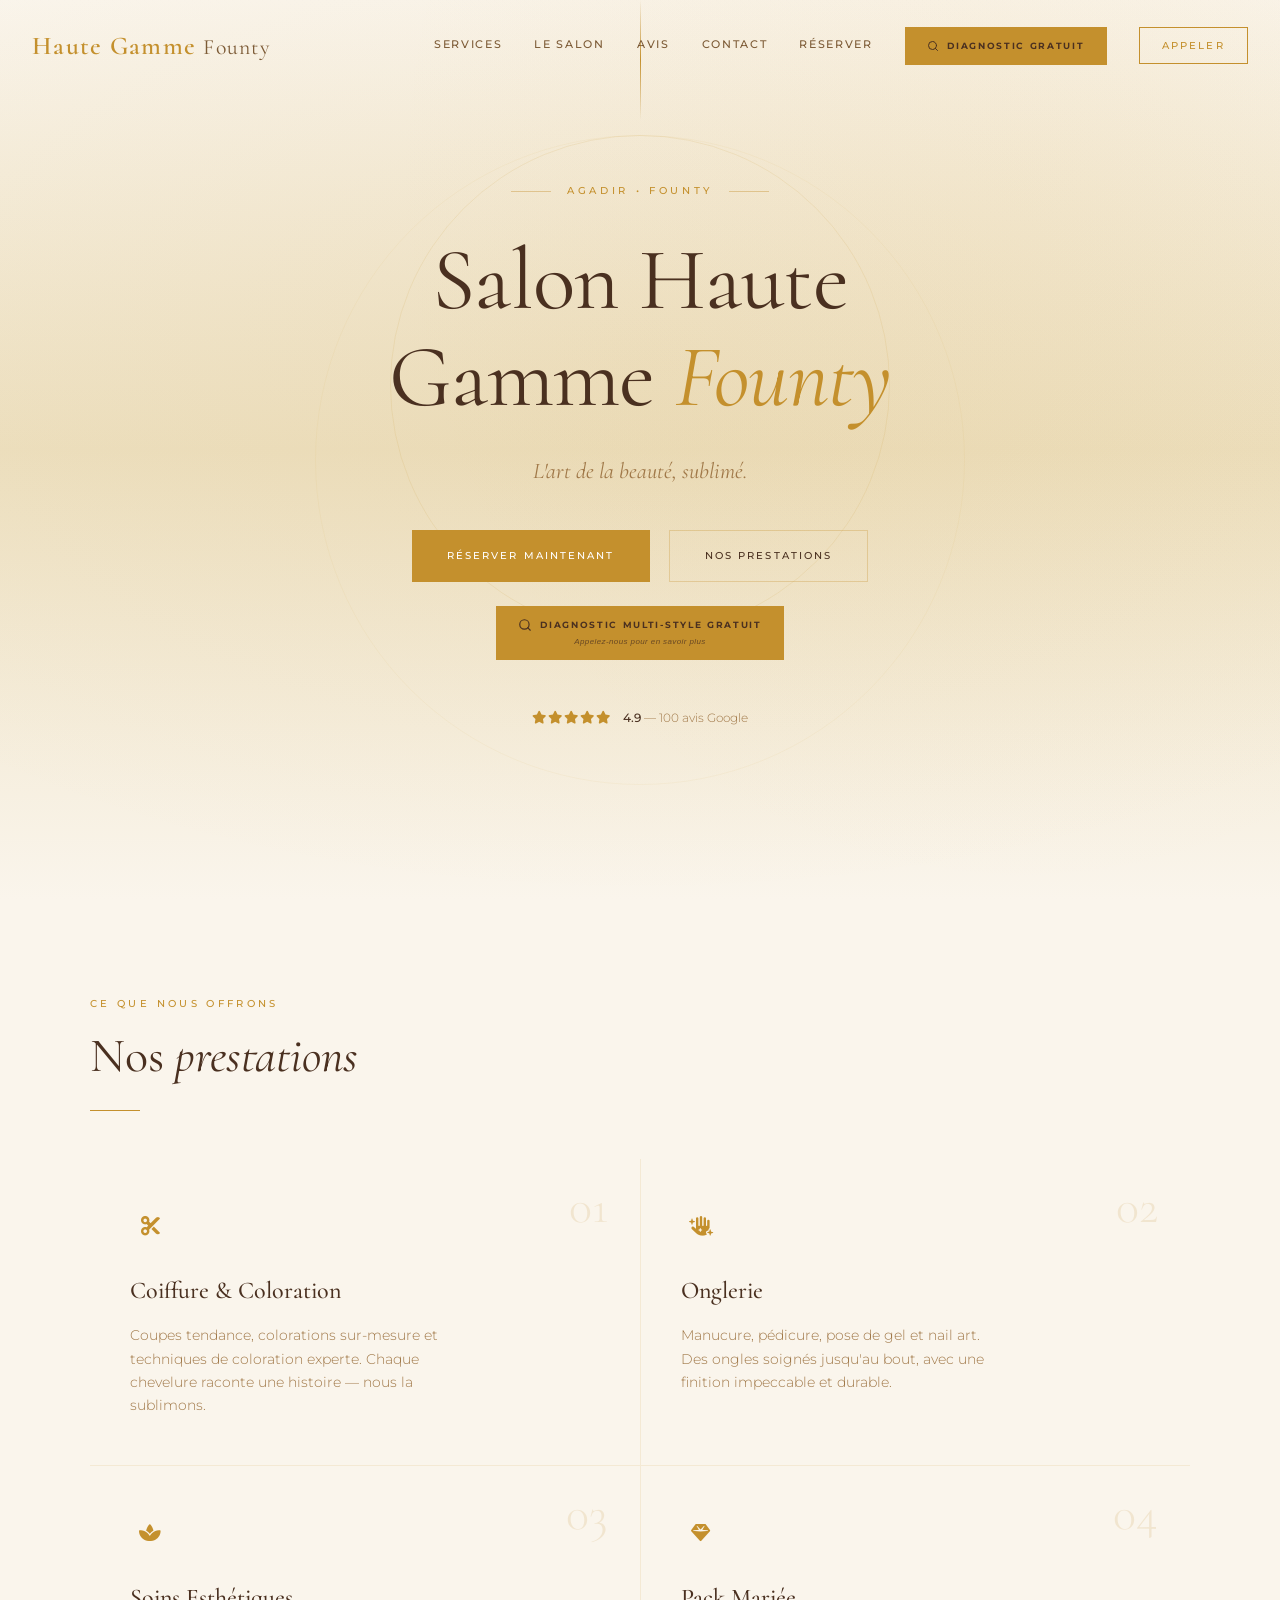
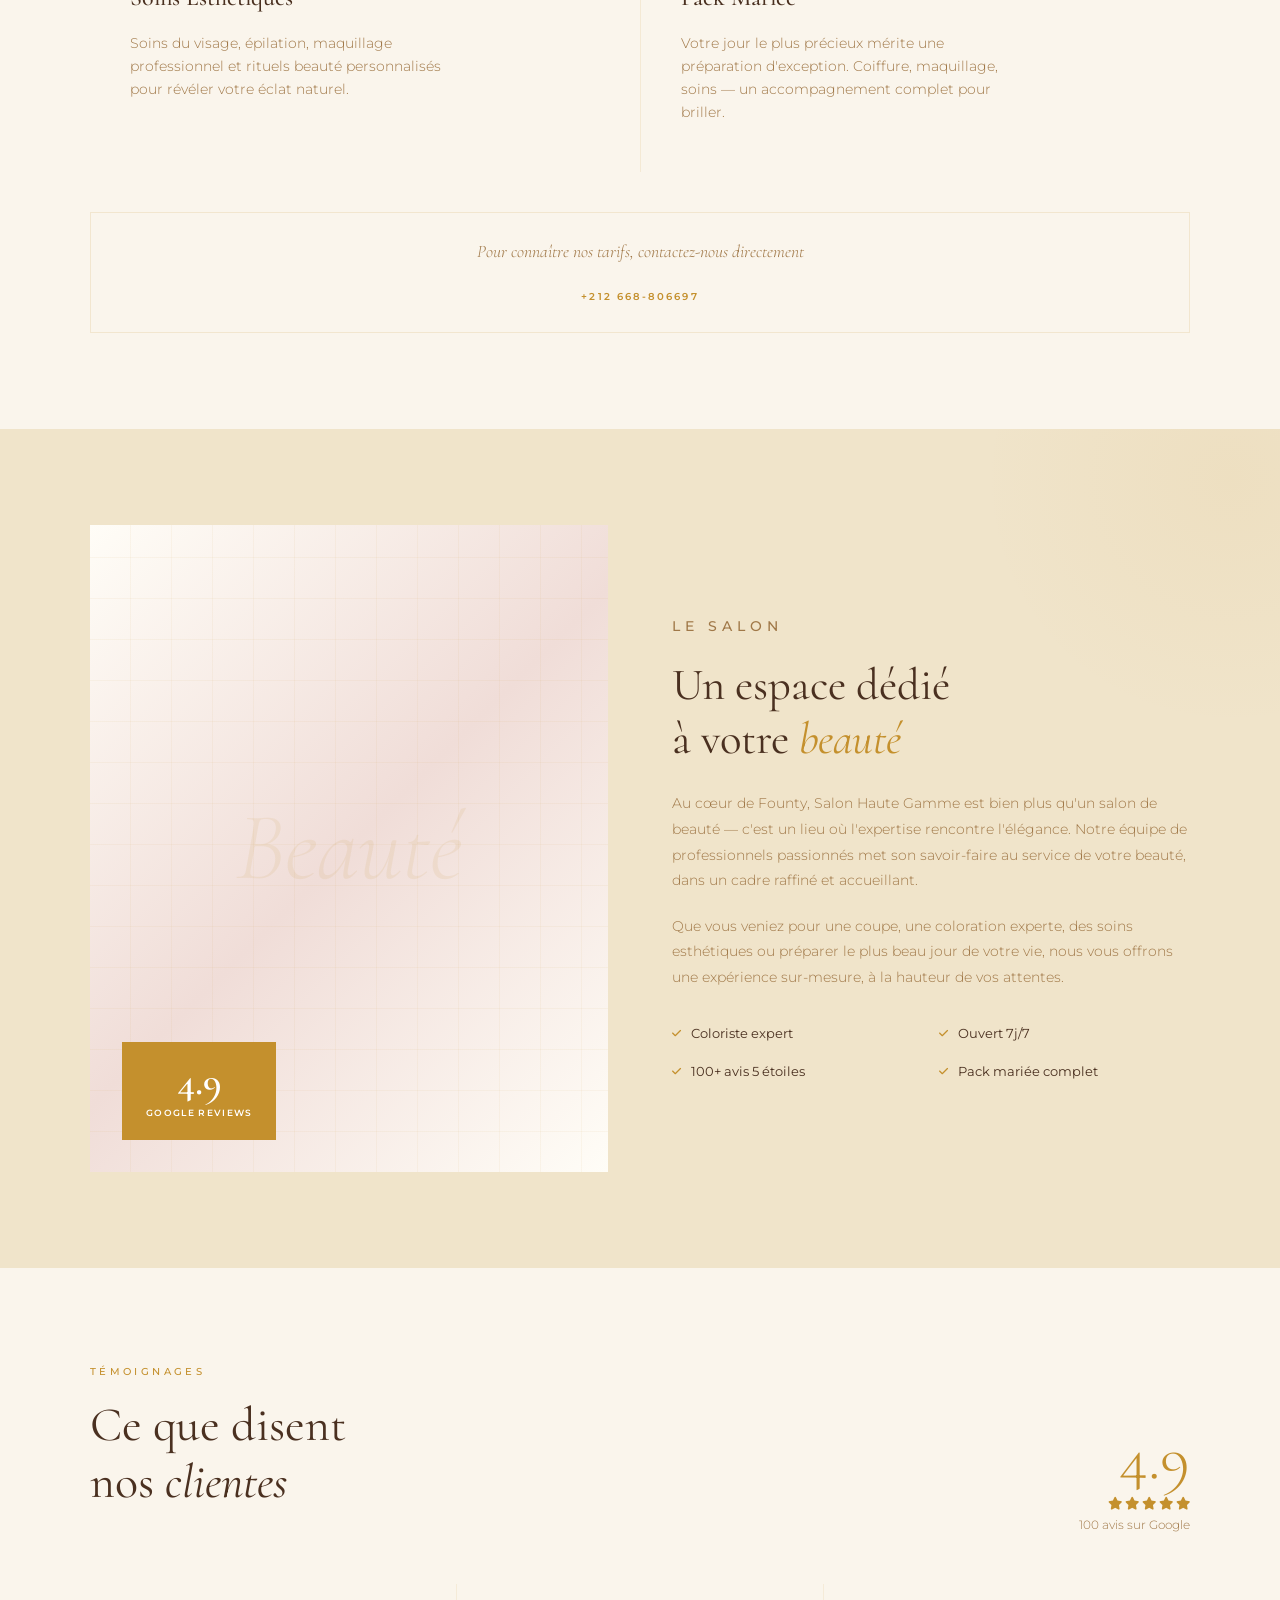
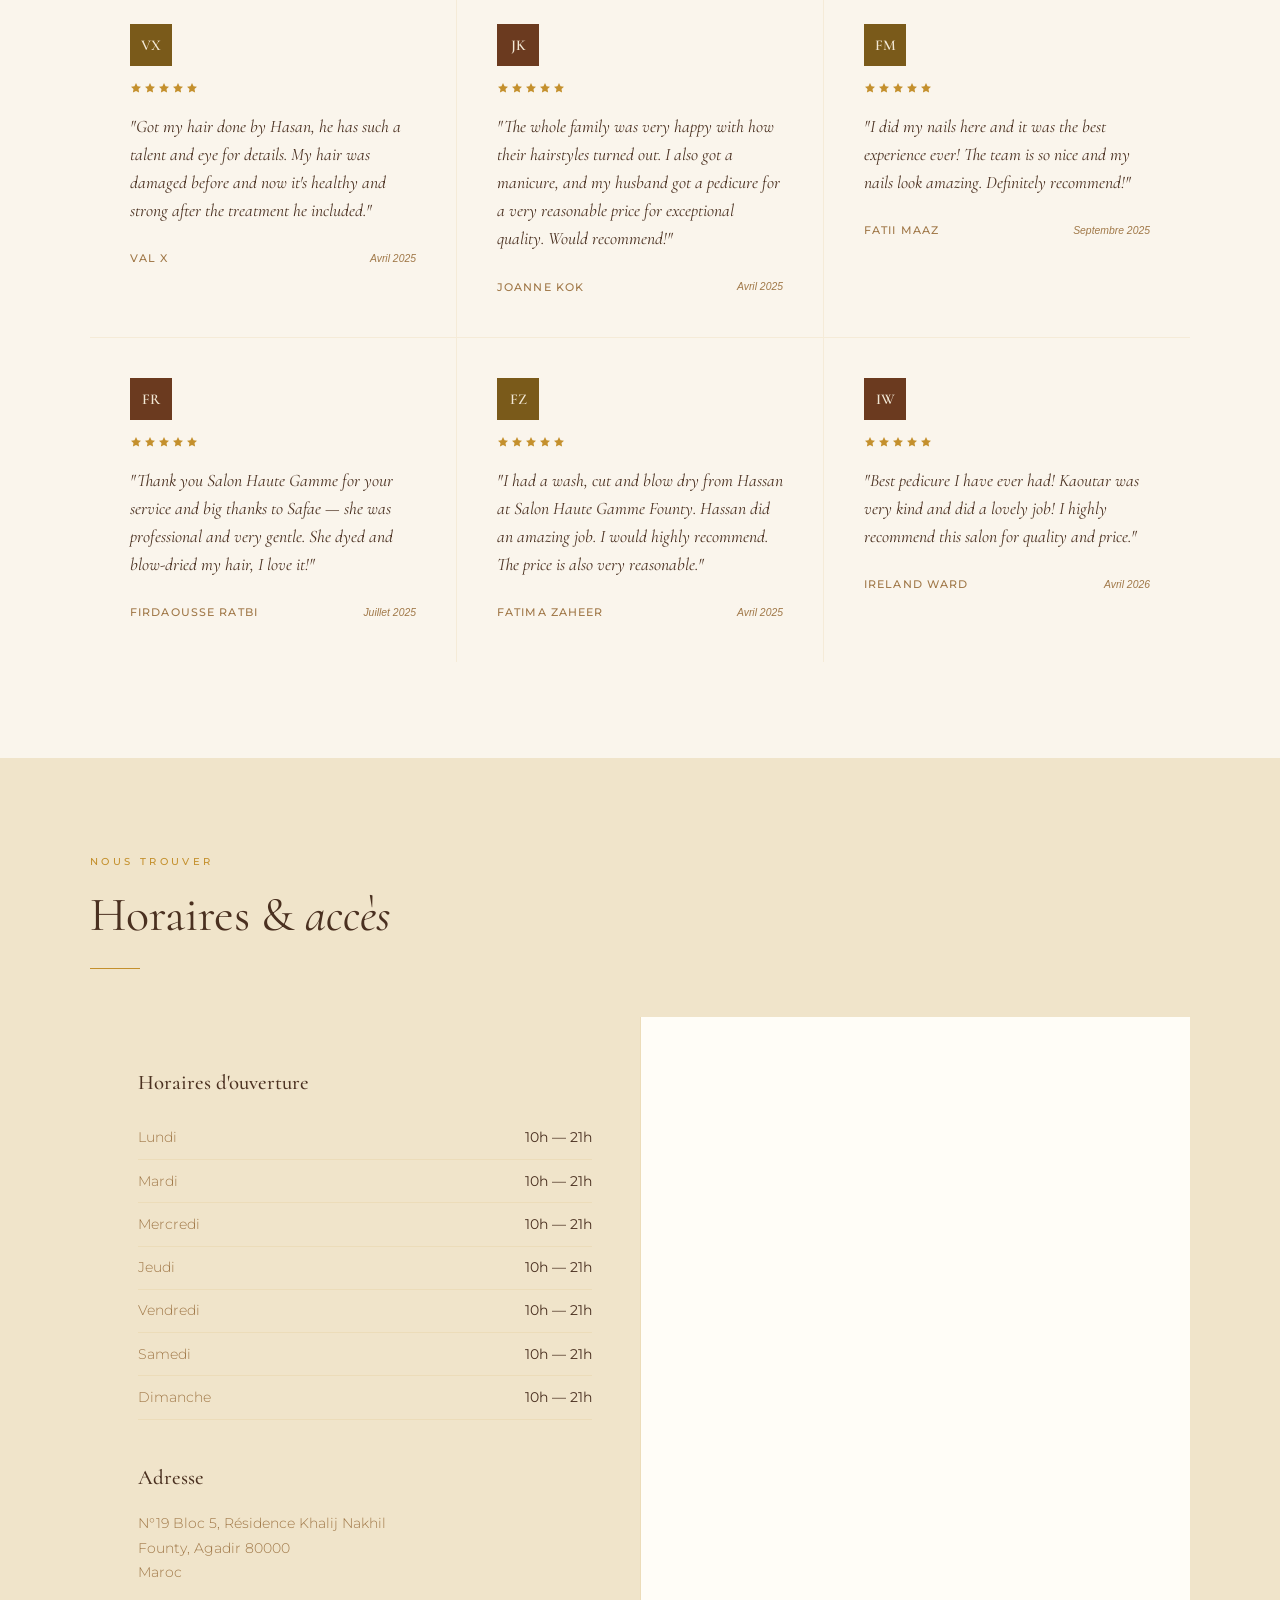
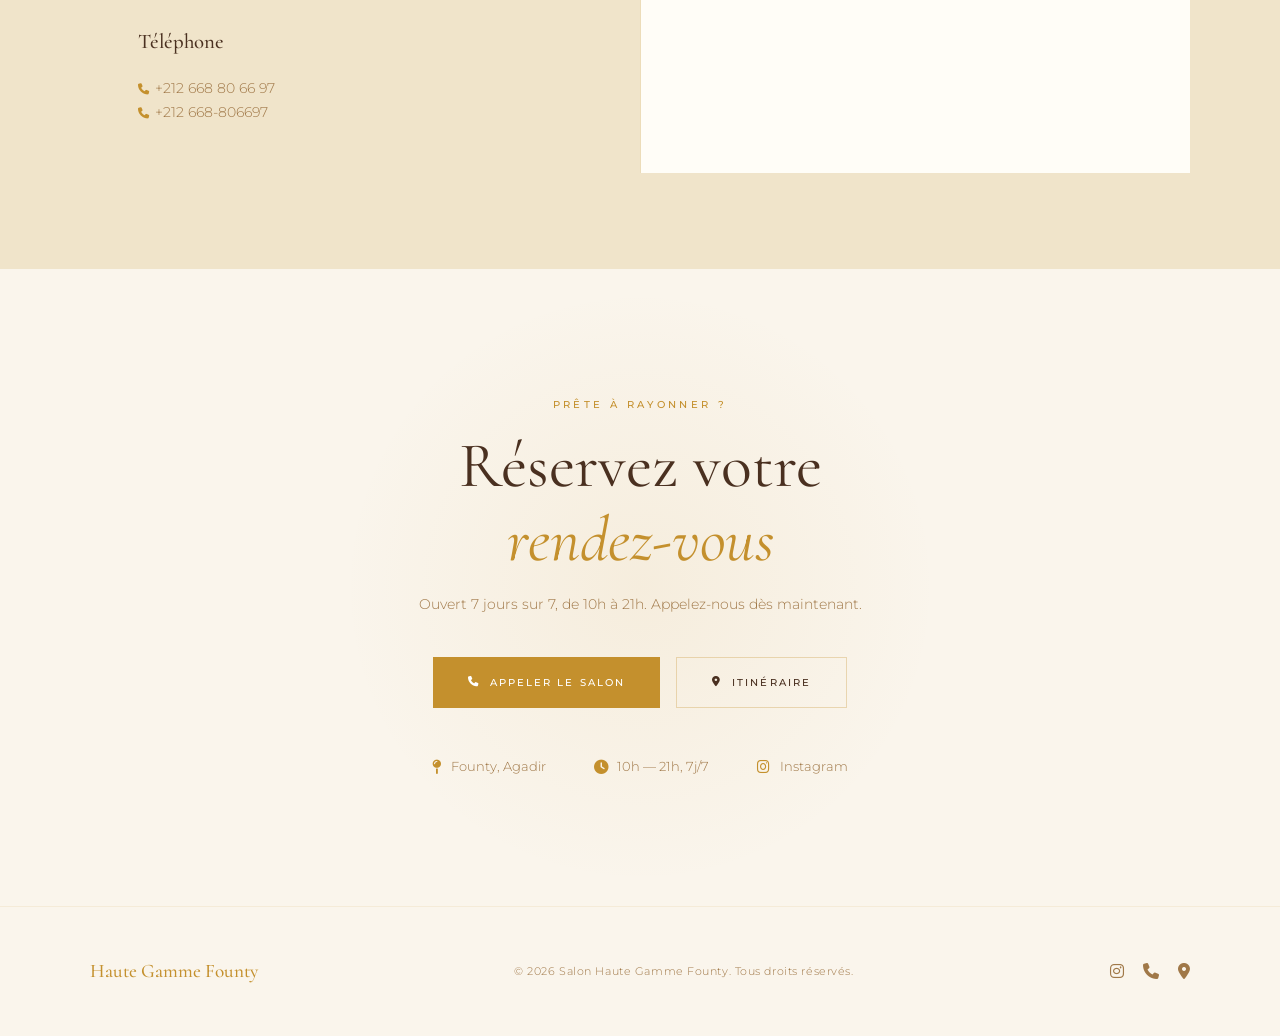
==== commit 4f5c3ec9: "Augmente taille texte de 10% (15px → 16.5px) Co-Authored-By: Claude Sonnet 4.6 <noreply@anthropic.co" ====
--- a/index.html
+++ b/index.html
@@ -88,7 +88,7 @@
             font-family: var(--font-body);
             background: var(--noir);
             color: var(--text-light);
-            font-size: 15px;
+            font-size: 16.5px;
             font-weight: 300;
             line-height: 1.7;
             overflow-x: hidden;
@@ -1381,7 +1381,7 @@
                     </div>
                     <div class="location-map fade-in fade-in-delay-1">
                         <iframe
-                            src="https://www.google.com/maps/embed?pb=!1m18!1m12!1m3!1d3441.5!2d-9.5988!3d30.3924!2m3!1f0!2f0!3f0!3m2!1i1024!2i768!4f13.1!3m3!1m2!1s0x0%3A0x0!2zMzDCsDIzJzMyLjYiTiA5wrAzNSc1NS43Ilc!5e0!3m2!1sfr!2sma!4v1"
+                            src="https://maps.google.com/maps?q=Salon+Haute+Gamme+Founty+Agadir+Founty&output=embed&hl=fr"
                             allowfullscreen=""
                             loading="lazy"
                             referrerpolicy="no-referrer-when-downgrade"
@@ -1402,7 +1402,7 @@
                 <a href="tel:+212668806697" class="btn btn-primary">
                     <i class="fas fa-phone" aria-hidden="true"></i> Appeler le salon
                 </a>
-                <a href="https://maps.google.com/?q=Salon+Haute+Gamme+Founty+Agadir" target="_blank" rel="noopener noreferrer" class="btn btn-outline">
+                <a href="https://maps.app.goo.gl/vKVkGqQ48KUgoscp9" target="_blank" rel="noopener noreferrer" class="btn btn-outline">
                     <i class="fas fa-location-dot" aria-hidden="true"></i> Itinéraire
                 </a>
             </div>
@@ -1417,7 +1417,7 @@
                 </div>
                 <div class="cta-contact-item">
                     <i class="fab fa-instagram" aria-hidden="true"></i>
-                    <a href="https://www.instagram.com/" target="_blank" rel="noopener noreferrer">Instagram</a>
+                    <a href="https://www.instagram.com/hassanbrach?igsh=bnBkd21vbnpqb282" target="_blank" rel="noopener noreferrer">Instagram</a>
                 </div>
             </div>
         </section>
@@ -1429,13 +1429,13 @@
             <span class="footer-brand">Haute Gamme Founty</span>
             <p class="footer-copy">&copy; 2026 Salon Haute Gamme Founty. Tous droits réservés.</p>
             <div class="footer-social">
-                <a href="https://www.instagram.com/" target="_blank" rel="noopener noreferrer" aria-label="Instagram">
+                <a href="https://www.instagram.com/hassanbrach?igsh=bnBkd21vbnpqb282" target="_blank" rel="noopener noreferrer" aria-label="Instagram">
                     <i class="fab fa-instagram"></i>
                 </a>
                 <a href="tel:+212668806697" aria-label="Téléphone">
                     <i class="fas fa-phone"></i>
                 </a>
-                <a href="https://maps.google.com/?q=Salon+Haute+Gamme+Founty+Agadir" target="_blank" rel="noopener noreferrer" aria-label="Google Maps">
+                <a href="https://maps.app.goo.gl/vKVkGqQ48KUgoscp9" target="_blank" rel="noopener noreferrer" aria-label="Google Maps">
                     <i class="fas fa-map-marker-alt"></i>
                 </a>
             </div>
